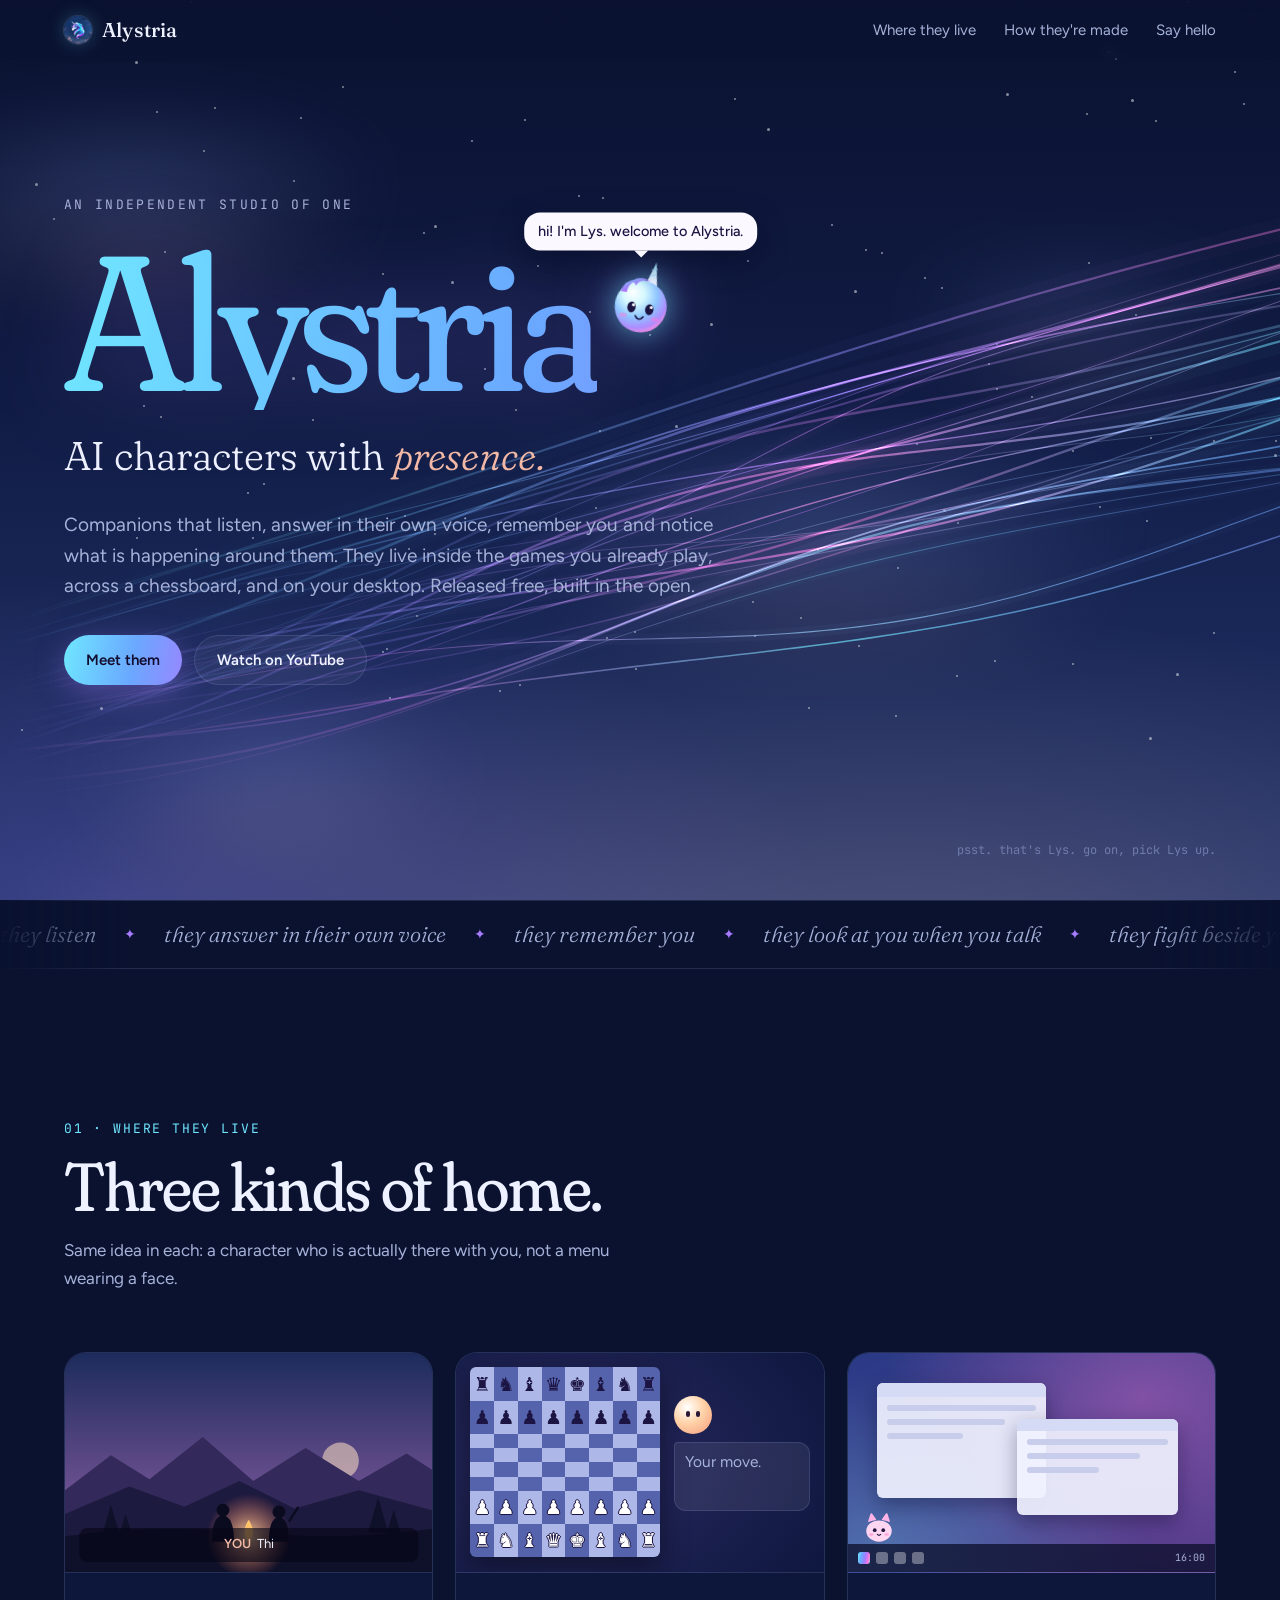
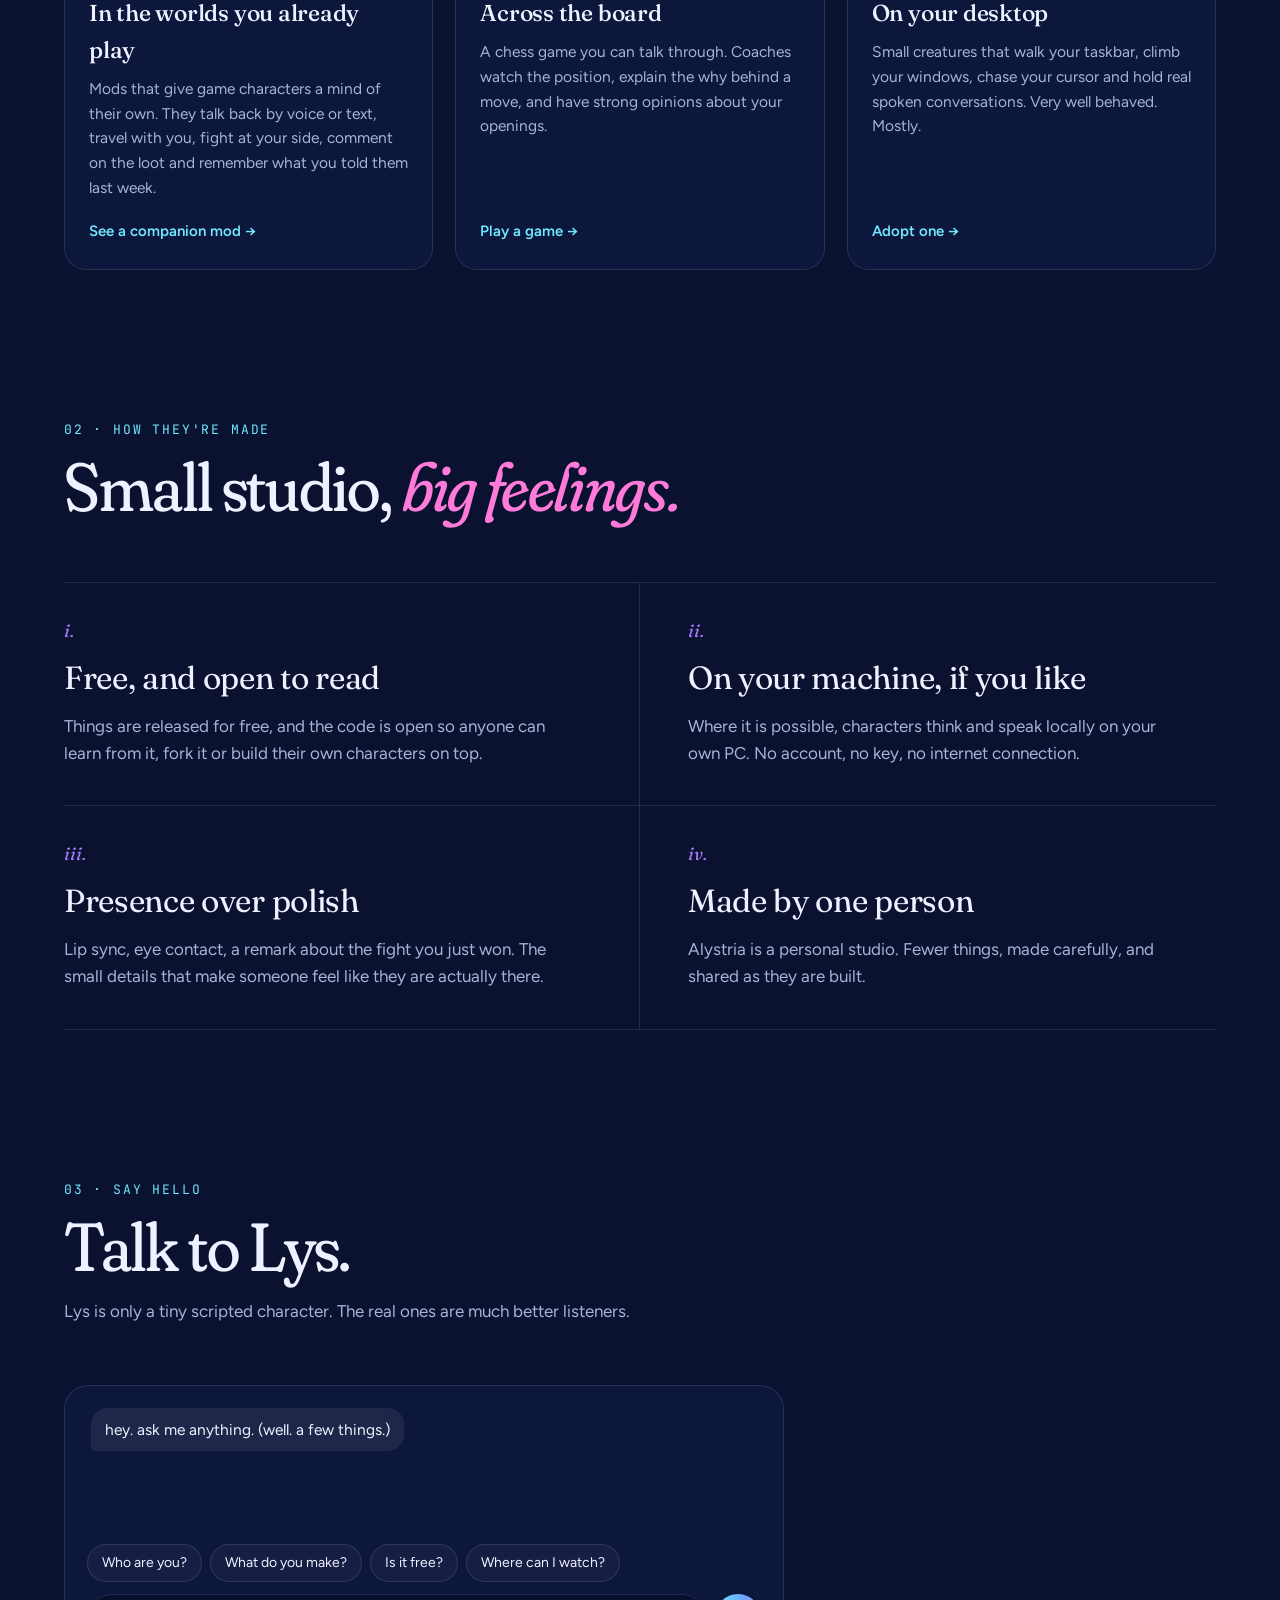
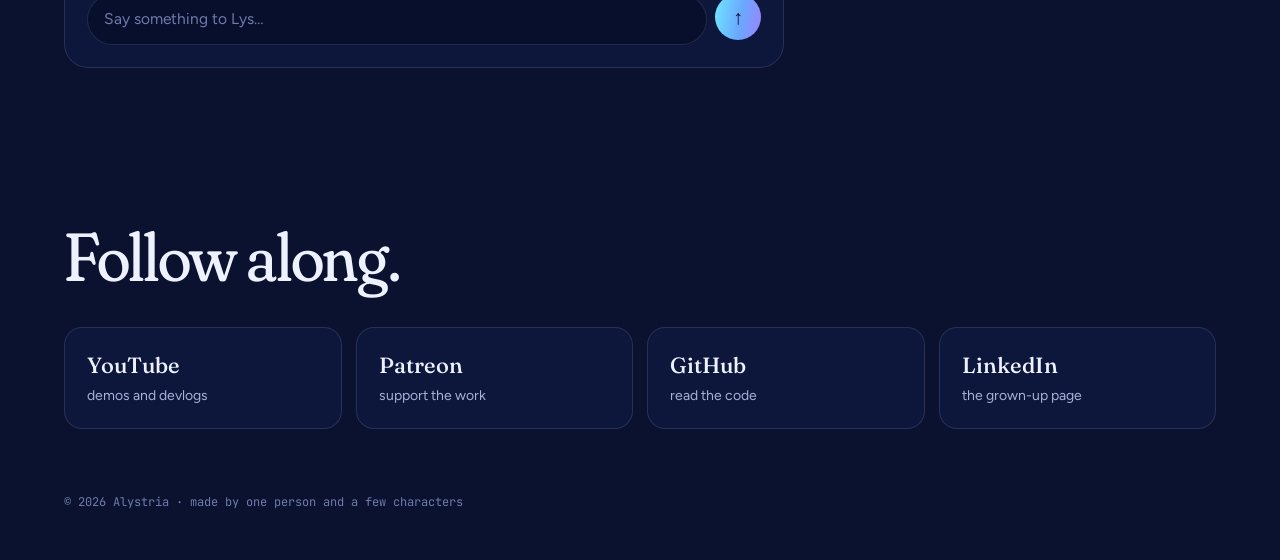
==== index.html @ beb8e2cd "Alystria website: twilight landing page with Lys, the resident character" ====
<!doctype html>
<html lang="en">
<head>
  <meta charset="utf-8" />
  <meta name="viewport" content="width=device-width, initial-scale=1" />
  <title>Alystria — AI characters with presence</title>
  <meta name="description" content="Alystria is a one-person studio making AI characters that listen, answer in their own voice and remember you: companions for games, chess coaches you can talk to, and pets that live on your desktop. Free and open." />
  <meta name="theme-color" content="#0b1430" />
  <meta property="og:title" content="Alystria — AI characters with presence" />
  <meta property="og:description" content="Companions for the games you play, chess coaches you can talk to, and little creatures that live on your desktop. Released free, built in the open." />
  <meta property="og:image" content="assets/alystria.jpg" />
  <meta property="og:type" content="website" />
  <meta name="twitter:card" content="summary" />
  <link rel="icon" type="image/png" href="assets/favicon.png" />
  <link rel="apple-touch-icon" href="assets/apple-touch-icon.png" />
  <link rel="preconnect" href="https://fonts.googleapis.com" />
  <link rel="preconnect" href="https://fonts.gstatic.com" crossorigin />
  <link href="https://fonts.googleapis.com/css2?family=Fraunces:ital,opsz,wght,SOFT@0,9..144,300..700,100;1,9..144,300..600,100&family=Figtree:wght@400;500;600&family=JetBrains+Mono:wght@400;500&display=swap" rel="stylesheet" />
  <link rel="stylesheet" href="styles.css" />
</head>
<body>
  <a class="skip" href="#worlds">Skip to content</a>

  <!-- ░░ Sky: stars and drifting clouds behind everything ░░ -->
  <div class="sky" aria-hidden="true">
    <div class="stars" id="stars"></div>
    <div class="cloud c1"></div>
    <div class="cloud c2"></div>
    <div class="cloud c3"></div>
    <div class="cloud c4"></div>
  </div>

  <header class="nav">
    <a class="brand" href="#top" aria-label="Alystria, back to top">
      <img src="assets/favicon.png" alt="" width="28" height="28" />
      <span>Alystria</span>
    </a>
    <nav aria-label="Main">
      <a href="#worlds">Where they live</a>
      <a href="#made">How they're made</a>
      <a href="#hello">Say hello</a>
    </nav>
  </header>

  <main id="top">
    <!-- ░░ Hero ░░ -->
    <section class="hero" data-say="hi. welcome to Alystria.">
      <canvas id="mane" class="mane" aria-hidden="true"></canvas>
      <div class="hero-inner">
        <p class="eyebrow">an independent studio of one</p>
        <h1 class="wordmark" data-perch>Alystria</h1>
        <p class="tagline">AI characters with <em>presence.</em></p>
        <p class="lede">
          Companions that listen, answer in their own voice, remember you and notice
          what is happening around them. They live inside the games you already play,
          across a chessboard, and on your desktop. Released free, built in the open.
        </p>
        <div class="cta">
          <a class="btn primary" href="#worlds">Meet them</a>
          <a class="btn ghost" href="https://www.youtube.com/@AlystriaAI" target="_blank" rel="noopener">Watch on YouTube</a>
        </div>
      </div>
      <p class="psst" id="psst" aria-hidden="true">psst. that's Lys. go on, pick Lys up.</p>
    </section>

    <!-- ░░ Verbs marquee ░░ -->
    <div class="marquee" aria-hidden="true">
      <div class="track">
        <span>they listen</span><i>✦</i><span>they answer in their own voice</span><i>✦</i><span>they remember you</span><i>✦</i><span>they look at you when you talk</span><i>✦</i><span>they fight beside you</span><i>✦</i><span>they have opinions about your openings</span><i>✦</i><span>they climb your windows</span><i>✦</i><span>they get dizzy if you throw them</span><i>✦</i>
        <span>they listen</span><i>✦</i><span>they answer in their own voice</span><i>✦</i><span>they remember you</span><i>✦</i><span>they look at you when you talk</span><i>✦</i><span>they fight beside you</span><i>✦</i><span>they have opinions about your openings</span><i>✦</i><span>they climb your windows</span><i>✦</i><span>they get dizzy if you throw them</span><i>✦</i>
      </div>
    </div>

    <!-- ░░ Worlds ░░ -->
    <section id="worlds" class="section" data-say="these are the places they live.">
      <div class="section-head">
        <p class="kicker">01 · Where they live</p>
        <h2 data-perch>Three kinds of home.</h2>
        <p class="sub">Same idea in each: a character who is actually there with you, not a menu wearing a face.</p>
      </div>

      <div class="worlds">
        <!-- Game companion vignette -->
        <article class="world">
          <div class="stage stage-game" aria-hidden="true">
            <svg class="land" viewBox="0 0 400 240" preserveAspectRatio="xMidYMid slice">
              <defs>
                <linearGradient id="dusk" x1="0" y1="0" x2="0" y2="1">
                  <stop offset="0" stop-color="#1c2b5c" />
                  <stop offset=".62" stop-color="#6a4f8f" />
                  <stop offset="1" stop-color="#e3a08f" />
                </linearGradient>
                <radialGradient id="fire" cx=".5" cy=".5" r=".5">
                  <stop offset="0" stop-color="#ffd59a" stop-opacity=".9" />
                  <stop offset="1" stop-color="#ff7a59" stop-opacity="0" />
                </radialGradient>
              </defs>
              <rect width="400" height="240" fill="url(#dusk)" />
              <circle cx="300" cy="118" r="20" fill="#ffe2c4" opacity=".55" />
              <path d="M0 150 L50 112 L92 138 L150 92 L205 140 L262 104 L320 140 L372 110 L400 128 V240 H0Z" fill="#33295a" />
              <path d="M0 176 L70 146 L130 168 L190 140 L250 170 L320 150 L400 172 V240 H0Z" fill="#1d1a3f" />
              <path d="M0 200 Q100 186 200 196 T400 192 V240 H0Z" fill="#0f1029" />
              <g class="pines" fill="#0f1029">
                <path d="M40 200 l10 -34 l10 34z M58 202 l8 -26 l8 26z" />
                <path d="M330 196 l11 -38 l11 38z M350 198 l8 -27 l8 27z" />
              </g>
              <circle class="glow" cx="200" cy="200" r="46" fill="url(#fire)" />
              <path class="flame" d="M200 206 q-9 -10 0 -24 q9 14 0 24z" fill="#ffc46b" />
              <!-- two figures by the fire -->
              <g fill="#0b0b20">
                <path d="M160 206 q0 -24 9 -28 a7 7 0 1 1 6 0 q9 4 9 28z" />
                <path d="M222 206 q0 -22 8 -26 a7 7 0 1 1 6 0 q8 4 8 26z" />
                <path d="M244 184 l10 -16" stroke="#0b0b20" stroke-width="2.5" />
              </g>
            </svg>
            <div class="subtitle" id="gameSub"><b></b><span></span></div>
          </div>
          <div class="world-copy">
            <h3>In the worlds you already play</h3>
            <p>Mods that give game characters a mind of their own. They talk back by voice or text, travel with you, fight at your side, comment on the loot and remember what you told them last week.</p>
            <a class="more" href="https://github.com/alystria-ai/AI-Companion-Mod-For-Blood-of-Dawnwalker" target="_blank" rel="noopener">See a companion mod <span>→</span></a>
          </div>
        </article>

        <!-- Chess coach vignette -->
        <article class="world">
          <div class="stage stage-chess" aria-hidden="true">
            <div class="board" id="board"></div>
            <div class="coach">
              <div class="coach-face"><span></span><span></span></div>
              <p class="coach-says" id="coachSays">Your move.</p>
            </div>
          </div>
          <div class="world-copy">
            <h3>Across the board</h3>
            <p>A chess game you can talk through. Coaches watch the position, explain the why behind a move, and have strong opinions about your openings.</p>
            <a class="more" href="https://chessbuddy.live" target="_blank" rel="noopener">Play a game <span>→</span></a>
          </div>
        </article>

        <!-- Desktop pet vignette -->
        <article class="world">
          <div class="stage stage-desk" aria-hidden="true">
            <div class="win w1"><i></i><i></i><i></i></div>
            <div class="win w2"><i></i><i></i><i></i></div>
            <div class="taskbar"><b></b><b></b><b></b><b></b><span class="clock">16:00</span></div>
            <div class="critter">
              <div class="critter-bubble">water break?</div>
              <svg viewBox="0 0 40 36" width="34" height="31">
                <path d="M8 10 L11 1 L16 8 M24 8 L29 1 L32 10" fill="#ffb3e6" stroke="#ffb3e6" stroke-linejoin="round" stroke-width="2" />
                <ellipse cx="20" cy="21" rx="15" ry="12.5" fill="#ffd6f2" />
                <circle cx="15" cy="20" r="2.2" fill="#24163f" />
                <circle cx="25" cy="20" r="2.2" fill="#24163f" />
                <ellipse cx="11" cy="25" rx="2.6" ry="1.5" fill="#ff8fcf" opacity=".7" />
                <ellipse cx="29" cy="25" rx="2.6" ry="1.5" fill="#ff8fcf" opacity=".7" />
                <path d="M18 25 q2 2 4 0" stroke="#24163f" stroke-width="1.4" fill="none" stroke-linecap="round" />
              </svg>
            </div>
          </div>
          <div class="world-copy">
            <h3>On your desktop</h3>
            <p>Small creatures that walk your taskbar, climb your windows, chase your cursor and hold real spoken conversations. Very well behaved. Mostly.</p>
            <a class="more" href="https://github.com/alystria-ai/AI-Desktop-Pet" target="_blank" rel="noopener">Adopt one <span>→</span></a>
          </div>
        </article>
      </div>
    </section>

    <!-- ░░ Principles ░░ -->
    <section id="made" class="section" data-say="the part I'm proudest of.">
      <div class="section-head">
        <p class="kicker">02 · How they're made</p>
        <h2 data-perch>Small studio, <em>big feelings.</em></h2>
      </div>
      <ol class="principles">
        <li>
          <span class="num">i.</span>
          <h3>Free, and open to read</h3>
          <p>Things are released for free, and the code is open so anyone can learn from it, fork it or build their own characters on top.</p>
        </li>
        <li>
          <span class="num">ii.</span>
          <h3>On your machine, if you like</h3>
          <p>Where it is possible, characters think and speak locally on your own PC. No account, no key, no internet connection.</p>
        </li>
        <li>
          <span class="num">iii.</span>
          <h3>Presence over polish</h3>
          <p>Lip sync, eye contact, a remark about the fight you just won. The small details that make someone feel like they are actually there.</p>
        </li>
        <li>
          <span class="num">iv.</span>
          <h3>Made by one person</h3>
          <p>Alystria is a personal studio. Fewer things, made carefully, and shared as they are built.</p>
        </li>
      </ol>
    </section>

    <!-- ░░ Chat ░░ -->
    <section id="hello" class="section" data-say="oh! you want to talk?">
      <div class="section-head">
        <p class="kicker">03 · Say hello</p>
        <h2 data-perch>Talk to Lys.</h2>
        <p class="sub">Lys is only a tiny scripted character. The real ones are much better listeners.</p>
      </div>
      <div class="chat" role="region" aria-label="Chat with Lys">
        <ol class="log" id="log" aria-live="polite"></ol>
        <div class="chips" id="chips">
          <button type="button">Who are you?</button>
          <button type="button">What do you make?</button>
          <button type="button">Is it free?</button>
          <button type="button">Where can I watch?</button>
        </div>
        <form class="say" id="sayForm" autocomplete="off">
          <label class="sr" for="sayInput">Message Lys</label>
          <input id="sayInput" type="text" maxlength="160" placeholder="Say something to Lys…" />
          <button type="submit" aria-label="Send">↑</button>
        </form>
      </div>
    </section>
  </main>

  <!-- ░░ Footer ░░ -->
  <footer class="foot" data-say="come back soon, okay?">
    <h2 data-perch>Follow along.</h2>
    <div class="links">
      <a href="https://www.youtube.com/@AlystriaAI" target="_blank" rel="noopener">
        <b>YouTube</b><span>demos and devlogs</span>
      </a>
      <a href="https://www.patreon.com/cw/AlystriaAI" target="_blank" rel="noopener">
        <b>Patreon</b><span>support the work</span>
      </a>
      <a href="https://github.com/alystria-ai" target="_blank" rel="noopener">
        <b>GitHub</b><span>read the code</span>
      </a>
      <a href="https://www.linkedin.com/company/alystria-ai/" target="_blank" rel="noopener">
        <b>LinkedIn</b><span>the grown-up page</span>
      </a>
    </div>
    <p class="fine">© <span id="year">2026</span> Alystria · made by one person and a few characters</p>
  </footer>

  <!-- ░░ Lys, the resident character ░░ -->
  <div class="bubble" id="bubble" role="status" aria-live="polite"></div>
  <div class="lys" id="lys" role="button" tabindex="0" aria-label="Lys, the site's little character. Press to hear what Lys says.">
    <svg class="lys-body" viewBox="-40 -48 80 84" width="80" height="84" aria-hidden="true">
      <defs>
        <radialGradient id="lysBody" cx=".4" cy=".34" r=".72" fx=".3" fy=".24">
          <stop offset="0" stop-color="#ffffff" />
          <stop offset=".3" stop-color="#d4f8ff" />
          <stop offset=".6" stop-color="#8ec5ff" />
          <stop offset=".84" stop-color="#ad8cff" />
          <stop offset="1" stop-color="#ff8ad8" />
        </radialGradient>
        <linearGradient id="lysHorn" x1="0" y1="1" x2="0" y2="0">
          <stop offset="0" stop-color="#f6f0ff" />
          <stop offset="1" stop-color="#9fe9ff" />
        </linearGradient>
        <linearGradient id="lysMane" x1="0" y1="0" x2="1" y2="1">
          <stop offset="0" stop-color="#6fe7ff" />
          <stop offset=".5" stop-color="#a77bff" />
          <stop offset="1" stop-color="#ff7ad9" />
        </linearGradient>
      </defs>
      <g class="lys-wobble">
        <path class="horn" d="M2 -24 L9 -46 L13 -22 Z" fill="url(#lysHorn)" />
        <path d="M4.5 -32 l6 -1.5 M6 -38 l4.6 -1.2" stroke="#9fd7ff" stroke-width="1.2" stroke-linecap="round" />
        <circle r="26" fill="url(#lysBody)" />
        <path class="tuft" d="M-14 -22 q8 -10 20 -4 q-10 -2 -14 6 q-2 -4 -6 -2z M-22 -12 q2 -12 14 -14 q-8 6 -8 14z" fill="url(#lysMane)" />
        <g class="eyes">
          <g class="eye-open">
            <ellipse cx="-9" cy="2" rx="4.2" ry="5.4" fill="#1c1442" />
            <ellipse cx="9" cy="2" rx="4.2" ry="5.4" fill="#1c1442" />
            <circle cx="-7.4" cy="-0.6" r="1.5" fill="#fff" />
            <circle cx="10.6" cy="-0.6" r="1.5" fill="#fff" />
          </g>
          <g class="eye-shut" fill="none" stroke="#1c1442" stroke-width="2" stroke-linecap="round">
            <path d="M-13 3 q4 3.5 8 0" /><path d="M5 3 q4 3.5 8 0" />
          </g>
          <g class="eye-dizzy" fill="none" stroke="#1c1442" stroke-width="1.6" stroke-linecap="round">
            <path d="M-9 2 m-4 0 a4 4 0 1 1 4 4 a2.6 2.6 0 1 1 -2.4 -2.6 a1.2 1.2 0 1 1 1.2 1.2" />
            <path d="M9 2 m-4 0 a4 4 0 1 1 4 4 a2.6 2.6 0 1 1 -2.4 -2.6 a1.2 1.2 0 1 1 1.2 1.2" />
          </g>
        </g>
        <ellipse cx="-16" cy="11" rx="4" ry="2.2" fill="#ff7ad9" opacity=".45" />
        <ellipse cx="16" cy="11" rx="4" ry="2.2" fill="#ff7ad9" opacity=".45" />
        <path class="mouth" d="M-3 11 q3 3 6 0" stroke="#1c1442" stroke-width="1.6" fill="none" stroke-linecap="round" />
      </g>
    </svg>
    <div class="zzz" aria-hidden="true"><span>z</span><span>z</span><span>z</span></div>
  </div>

  <script src="script.js"></script>
</body>
</html>
---- styles.css ----
/* ─────────────────────────────────────────────
   Alystria · twilight, iridescent, a little alive
   ───────────────────────────────────────────── */

:root {
  --night: #0a1230;
  --deep: #111c45;
  --dusk: #22356d;
  --haze: #3b4f8f;
  --cyan: #6fe7ff;
  --blue: #6aa8ff;
  --violet: #a77bff;
  --pink: #ff7ad9;
  --peach: #f3b9a6;
  --ink: #eef1ff;
  --muted: #a7b2d9;
  --faint: #6f7bab;
  --line: rgba(190, 205, 255, 0.14);
  --card: rgba(18, 28, 70, 0.55);
  --iris: linear-gradient(100deg, var(--cyan), var(--blue) 30%, var(--violet) 60%, var(--pink) 85%, var(--cyan));
  --serif: "Fraunces", "Iowan Old Style", Georgia, serif;
  --sans: "Figtree", system-ui, -apple-system, "Segoe UI", sans-serif;
  --mono: "JetBrains Mono", ui-monospace, Consolas, monospace;
  --gutter: clamp(16px, 5vw, 64px);
  --max: 1160px;
  color-scheme: dark;
}

*,
*::before,
*::after { box-sizing: border-box; }

html { scroll-behavior: smooth; }

body {
  margin: 0;
  min-height: 100vh;
  background: var(--night);
  color: var(--ink);
  font-family: var(--sans);
  font-size: 17px;
  line-height: 1.6;
  -webkit-font-smoothing: antialiased;
  overflow-x: hidden;
}

a { color: inherit; }
img, svg { display: block; }
::selection { background: rgba(167, 123, 255, 0.45); }

.skip {
  position: absolute;
  left: -999px;
  top: 8px;
  z-index: 100;
  padding: 8px 14px;
  background: var(--ink);
  color: var(--night);
  border-radius: 8px;
}
.skip:focus { left: 12px; }

.sr {
  position: absolute;
  width: 1px;
  height: 1px;
  overflow: hidden;
  clip: rect(0 0 0 0);
  white-space: nowrap;
}

:focus-visible {
  outline: 2px solid var(--cyan);
  outline-offset: 3px;
  border-radius: 6px;
}

/* ── Sky ─────────────────────────────────── */

.sky {
  position: fixed;
  inset: 0;
  z-index: -1;
  overflow: hidden;
  background:
    radial-gradient(120% 70% at 70% 110%, rgba(243, 185, 166, 0.22), transparent 60%),
    radial-gradient(90% 60% at 10% 100%, rgba(167, 123, 255, 0.18), transparent 60%),
    linear-gradient(180deg, var(--night) 0%, var(--deep) 45%, var(--dusk) 100%);
}

.stars { position: absolute; inset: 0; }
.stars i {
  position: absolute;
  width: 2px;
  height: 2px;
  border-radius: 50%;
  background: #fff;
  opacity: 0.5;
  animation: twinkle var(--d, 4s) ease-in-out var(--delay, 0s) infinite;
}
@keyframes twinkle {
  0%, 100% { opacity: 0.15; transform: scale(0.7); }
  50% { opacity: 0.9; transform: scale(1); }
}

.cloud {
  position: absolute;
  border-radius: 50%;
  filter: blur(38px);
  opacity: 0.55;
  background:
    radial-gradient(closest-side at 50% 40%, rgba(120, 140, 210, 0.55), transparent),
    radial-gradient(closest-side at 50% 80%, rgba(243, 185, 166, 0.35), transparent);
  animation: drift linear infinite;
}
.c1 { width: 520px; height: 180px; top: 12%; left: -10%; animation-duration: 120s; }
.c2 { width: 640px; height: 220px; top: 48%; left: 40%; animation-duration: 160s; animation-delay: -60s; }
.c3 { width: 420px; height: 150px; top: 78%; left: 5%; animation-duration: 140s; animation-delay: -30s; }
.c4 { width: 360px; height: 140px; top: 28%; left: 70%; animation-duration: 110s; animation-delay: -80s; opacity: 0.4; }
@keyframes drift {
  from { transform: translateX(-30vw); }
  to { transform: translateX(60vw); }
}

/* ── Nav ─────────────────────────────────── */

.nav {
  position: fixed;
  top: 0;
  left: 0;
  right: 0;
  z-index: 20;
  display: flex;
  align-items: center;
  justify-content: space-between;
  gap: 16px;
  padding: 14px var(--gutter);
  background: linear-gradient(180deg, rgba(10, 18, 48, 0.85), rgba(10, 18, 48, 0));
  backdrop-filter: blur(6px);
  -webkit-backdrop-filter: blur(6px);
}
.brand {
  display: flex;
  align-items: center;
  gap: 10px;
  text-decoration: none;
  font-family: var(--serif);
  font-size: 20px;
  font-weight: 500;
  letter-spacing: 0.01em;
}
.brand img { border-radius: 50%; box-shadow: 0 0 0 1px var(--line), 0 0 18px rgba(111, 231, 255, 0.25); }
.nav nav { display: flex; gap: clamp(12px, 2.4vw, 28px); }
.nav nav a {
  color: var(--muted);
  text-decoration: none;
  font-size: 15px;
  transition: color 0.2s;
}
.nav nav a:hover { color: var(--ink); }

/* ── Hero ────────────────────────────────── */

.hero {
  position: relative;
  min-height: 100svh;
  display: grid;
  align-items: center;
  padding: 120px var(--gutter) 140px;
  overflow: hidden;
}
.mane {
  position: absolute;
  inset: 0;
  width: 100%;
  height: 100%;
  pointer-events: none;
}
.hero-inner {
  position: relative;
  max-width: var(--max);
  width: 100%;
  margin: 0 auto;
}
.eyebrow {
  margin: 0 0 18px;
  font-family: var(--mono);
  font-size: 13px;
  letter-spacing: 0.18em;
  text-transform: uppercase;
  color: var(--muted);
}
.wordmark {
  display: inline-block;
  margin: 0;
  font-family: var(--serif);
  font-weight: 400;
  font-variation-settings: "SOFT" 100, "opsz" 144;
  font-size: clamp(64px, 15vw, 196px);
  line-height: 0.92;
  letter-spacing: -0.035em;
  background: var(--iris);
  background-size: 300% 100%;
  -webkit-background-clip: text;
  background-clip: text;
  color: transparent;
  animation: shimmer 14s linear infinite;
  filter: drop-shadow(0 0 40px rgba(167, 123, 255, 0.25));
}
@keyframes shimmer {
  from { background-position: 0% 50%; }
  to { background-position: 300% 50%; }
}
.tagline {
  margin: 14px 0 0;
  font-family: var(--serif);
  font-size: clamp(24px, 3.4vw, 40px);
  font-weight: 300;
  font-variation-settings: "SOFT" 100;
}
.tagline em { font-style: italic; color: var(--peach); }
.lede {
  max-width: 56ch;
  margin: 22px 0 0;
  color: var(--muted);
  font-size: clamp(16px, 1.5vw, 19px);
}
.cta { display: flex; flex-wrap: wrap; gap: 12px; margin-top: 34px; }
.btn {
  display: inline-flex;
  align-items: center;
  padding: 12px 22px;
  border-radius: 999px;
  font-weight: 600;
  font-size: 15px;
  text-decoration: none;
  transition: transform 0.2s, box-shadow 0.2s, background 0.2s;
}
.btn:hover { transform: translateY(-2px); }
.btn.primary {
  color: #120c2e;
  background: var(--iris);
  background-size: 200% 100%;
  box-shadow: 0 8px 30px rgba(167, 123, 255, 0.35);
}
.btn.primary:hover { box-shadow: 0 10px 40px rgba(111, 231, 255, 0.45); }
.btn.ghost { border: 1px solid var(--line); background: rgba(255, 255, 255, 0.04); }
.btn.ghost:hover { background: rgba(255, 255, 255, 0.09); }

.psst {
  position: absolute;
  right: var(--gutter);
  bottom: 40px;
  margin: 0;
  font-family: var(--mono);
  font-size: 12px;
  color: var(--faint);
  transition: opacity 0.6s;
}
.psst.gone { opacity: 0; }

/* ── Marquee ─────────────────────────────── */

.marquee {
  overflow: hidden;
  border-block: 1px solid var(--line);
  background: rgba(10, 18, 48, 0.5);
  padding: 16px 0;
  mask-image: linear-gradient(90deg, transparent, #000 10%, #000 90%, transparent);
  -webkit-mask-image: linear-gradient(90deg, transparent, #000 10%, #000 90%, transparent);
}
.track {
  display: flex;
  gap: 28px;
  width: max-content;
  animation: slide 60s linear infinite;
  font-family: var(--serif);
  font-style: italic;
  font-size: 22px;
  font-weight: 300;
  color: var(--muted);
  white-space: nowrap;
}
.track i { font-style: normal; font-size: 14px; color: var(--violet); align-self: center; }
@keyframes slide {
  to { transform: translateX(-50%); }
}

/* ── Sections ────────────────────────────── */

.section {
  max-width: var(--max);
  margin: 0 auto;
  padding: clamp(80px, 12vw, 150px) var(--gutter) 0;
  box-sizing: content-box;
}
.section-head { max-width: 680px; margin-bottom: clamp(36px, 5vw, 60px); }
.kicker {
  margin: 0 0 12px;
  font-family: var(--mono);
  font-size: 13px;
  letter-spacing: 0.14em;
  text-transform: uppercase;
  color: var(--cyan);
}
h2 {
  display: inline-block;
  margin: 0;
  font-family: var(--serif);
  font-weight: 400;
  font-variation-settings: "SOFT" 100, "opsz" 96;
  font-size: clamp(38px, 6vw, 68px);
  line-height: 1.02;
  letter-spacing: -0.02em;
}
h2 em { font-style: italic; color: var(--pink); }
.sub { margin: 16px 0 0; color: var(--muted); max-width: 52ch; }

/* ── Worlds ──────────────────────────────── */

.worlds {
  display: grid;
  grid-template-columns: repeat(3, minmax(0, 1fr));
  gap: 22px;
}
.world {
  display: flex;
  flex-direction: column;
  border: 1px solid var(--line);
  border-radius: 22px;
  background: var(--card);
  overflow: hidden;
  transition: transform 0.35s, border-color 0.35s, box-shadow 0.35s;
}
.world:hover {
  transform: translateY(-4px);
  border-color: rgba(167, 123, 255, 0.4);
  box-shadow: 0 20px 60px rgba(5, 8, 30, 0.5);
}
.stage {
  position: relative;
  aspect-ratio: 5 / 3;
  overflow: hidden;
  border-bottom: 1px solid var(--line);
}
.world-copy { padding: 22px 24px 26px; display: flex; flex-direction: column; flex: 1; }
.world h3 {
  margin: 0 0 8px;
  font-family: var(--serif);
  font-weight: 500;
  font-size: 23px;
  letter-spacing: -0.01em;
}
.world p { margin: 0 0 18px; color: var(--muted); font-size: 15.5px; }
.more {
  margin-top: auto;
  font-weight: 600;
  font-size: 15px;
  text-decoration: none;
  color: var(--cyan);
}
.more span { display: inline-block; transition: transform 0.2s; }
.more:hover span { transform: translateX(4px); }

/* game scene */
.land { width: 100%; height: 100%; }
.glow { transform-origin: 200px 200px; animation: flicker 1.8s ease-in-out infinite; }
.flame { transform-origin: 200px 206px; animation: flame 0.9s ease-in-out infinite alternate; }
@keyframes flicker { 50% { opacity: 0.7; transform: scale(0.92); } }
@keyframes flame { to { transform: scaleY(1.18) scaleX(0.9); } }
.subtitle {
  position: absolute;
  left: 50%;
  bottom: 10px;
  width: calc(100% - 28px);
  transform: translateX(-50%);
  padding: 7px 12px;
  border-radius: 8px;
  background: rgba(5, 6, 22, 0.62);
  font-size: 13px;
  line-height: 1.4;
  text-align: center;
  min-height: 2.6em;
}
.subtitle b { color: var(--peach); font-weight: 600; margin-right: 6px; }
.subtitle b:empty { display: none; }

/* chess scene */
.stage-chess {
  display: flex;
  align-items: center;
  justify-content: center;
  gap: 14px;
  padding: 14px;
  background: radial-gradient(80% 90% at 30% 50%, rgba(167, 123, 255, 0.18), transparent), #0f1840;
}
.board {
  flex: none;
  display: grid;
  grid-template-columns: repeat(8, 1fr);
  width: min(58%, 190px);
  aspect-ratio: 1;
  border-radius: 6px;
  overflow: hidden;
  box-shadow: 0 10px 30px rgba(0, 0, 0, 0.45);
}
.sq {
  display: grid;
  place-items: center;
  font-size: clamp(12px, 1.6vw, 19px);
  line-height: 1;
  background: #aeb8e8;
  transition: background 0.3s;
}
.sq.d { background: #5463ab; }
.sq.hl { background: #f5c9e8; }
.sq.d.hl { background: #c88ad2; }
.sq .w { color: #fff; text-shadow: 1px 0 #1c1442, -1px 0 #1c1442, 0 1px #1c1442, 0 -1px #1c1442; }
.sq .b { color: #1c1442; }
.sq span.pop { animation: pop 0.35s ease-out; }
@keyframes pop { from { transform: scale(0.4); opacity: 0; } }
.coach { flex: 1; min-width: 0; align-self: center; }
.coach-face {
  position: relative;
  width: 38px;
  height: 38px;
  margin-bottom: 8px;
  border-radius: 50%;
  background: radial-gradient(circle at 35% 30%, #fff, #ffd2a8 45%, #f39a7a);
}
.coach-face span {
  position: absolute;
  top: 15px;
  width: 4px;
  height: 6px;
  border-radius: 2px;
  background: #2a1838;
  animation: blink 4.6s infinite;
}
.coach-face span:first-child { left: 12px; }
.coach-face span:last-child { right: 12px; }
@keyframes blink { 0%, 95%, 100% { transform: scaleY(1); } 97% { transform: scaleY(0.1); } }
.coach-says {
  margin: 0;
  padding: 8px 10px;
  border-radius: 4px 12px 12px 12px;
  background: rgba(255, 255, 255, 0.08);
  border: 1px solid var(--line);
  font-size: 12.5px;
  line-height: 1.4;
  color: var(--ink);
  min-height: 4.4em;
}

/* desktop scene */
.stage-desk {
  background:
    radial-gradient(70% 80% at 80% 20%, rgba(255, 122, 217, 0.35), transparent),
    radial-gradient(70% 80% at 10% 90%, rgba(111, 231, 255, 0.3), transparent),
    linear-gradient(160deg, #2a3a86, #563c8c);
}
.win {
  position: absolute;
  border-radius: 6px;
  background: rgba(240, 242, 255, 0.92);
  box-shadow: 0 8px 20px rgba(10, 10, 40, 0.35);
  overflow: hidden;
}
.win::before {
  content: "";
  display: block;
  height: 12%;
  min-height: 12px;
  background: #d6dbf5;
}
.win i {
  display: block;
  height: 6px;
  margin: 8px 10px 0;
  border-radius: 3px;
  background: #c7cdea;
}
.win i:nth-child(2) { width: 70%; }
.win i:nth-child(3) { width: 45%; }
.w1 { left: 8%; top: 14%; width: 46%; height: 52%; }
.w2 { left: 46%; top: 30%; width: 44%; height: 44%; }
.taskbar {
  position: absolute;
  left: 0;
  right: 0;
  bottom: 0;
  height: 13%;
  display: flex;
  align-items: center;
  gap: 6px;
  padding: 0 10px;
  background: rgba(10, 14, 40, 0.75);
}
.taskbar b { width: 12px; height: 12px; border-radius: 3px; background: rgba(255, 255, 255, 0.35); }
.taskbar b:first-child { background: var(--iris); }
.clock { margin-left: auto; font-family: var(--mono); font-size: 10px; color: var(--muted); }

/* the little critter walks a loop: taskbar → up window 2 → across its top → sits → hops down */
.critter {
  position: absolute;
  width: 34px;
  height: 31px;
  left: 4%;
  bottom: 13%;
  animation: roam 16s linear infinite;
}
.critter svg { animation: bob 0.45s ease-in-out infinite alternate; transform-origin: 50% 100%; }
@keyframes bob { to { transform: translateY(-2px) rotate(3deg); } }
@keyframes roam {
  0%    { left: 4%;  bottom: 13%; transform: scaleX(1); }
  28%   { left: 82%; bottom: 13%; transform: scaleX(1); }
  29%   { left: 82%; bottom: 13%; transform: scaleX(1) rotate(-90deg); }
  42%   { left: 82%; bottom: 70%; transform: scaleX(1) rotate(-90deg); }
  43%   { left: 78%; bottom: 70%; transform: scaleX(-1); }
  56%   { left: 58%; bottom: 70%; transform: scaleX(-1); }
  57%, 80% { left: 58%; bottom: 70%; transform: scaleX(1); }
  86%   { left: 50%; bottom: 13%; transform: scaleX(-1); }
  100%  { left: 4%;  bottom: 13%; transform: scaleX(-1); }
}
.critter-bubble {
  position: absolute;
  left: 50%;
  bottom: 110%;
  translate: -50% 0;
  padding: 3px 8px;
  border-radius: 8px;
  background: #fff;
  color: #24163f;
  font-size: 11px;
  font-weight: 600;
  white-space: nowrap;
  opacity: 0;
  animation: critterTalk 16s linear infinite;
}
@keyframes critterTalk {
  0%, 59% { opacity: 0; }
  61%, 78% { opacity: 1; }
  80%, 100% { opacity: 0; }
}

/* ── Principles ──────────────────────────── */

.principles {
  list-style: none;
  margin: 0;
  padding: 0;
  display: grid;
  grid-template-columns: repeat(2, minmax(0, 1fr));
  border-top: 1px solid var(--line);
}
.principles li {
  position: relative;
  padding: 34px 40px 38px 0;
  border-bottom: 1px solid var(--line);
}
.principles li:nth-child(odd) { padding-right: 48px; border-right: 1px solid var(--line); }
.principles li:nth-child(even) { padding-left: 48px; }
.num {
  font-family: var(--serif);
  font-style: italic;
  font-size: 18px;
  color: var(--violet);
}
.principles h3 {
  margin: 6px 0 10px;
  font-family: var(--serif);
  font-weight: 400;
  font-size: clamp(24px, 2.6vw, 32px);
  letter-spacing: -0.01em;
}
.principles p { margin: 0; color: var(--muted); max-width: 44ch; }

/* ── Chat ────────────────────────────────── */

.chat {
  max-width: 720px;
  border: 1px solid var(--line);
  border-radius: 24px;
  background: var(--card);
  padding: 22px;
  backdrop-filter: blur(8px);
  -webkit-backdrop-filter: blur(8px);
}
.log {
  list-style: none;
  margin: 0;
  padding: 0 4px;
  display: flex;
  flex-direction: column;
  gap: 10px;
  max-height: 340px;
  min-height: 120px;
  overflow-y: auto;
  scroll-behavior: smooth;
}
.msg {
  max-width: 82%;
  padding: 10px 14px;
  border-radius: 16px;
  font-size: 15.5px;
  line-height: 1.5;
  animation: rise 0.3s ease-out;
}
.msg.from-lys { align-self: flex-start; background: rgba(255, 255, 255, 0.07); border-bottom-left-radius: 4px; }
.msg.from-you {
  align-self: flex-end;
  background: linear-gradient(120deg, rgba(111, 231, 255, 0.28), rgba(167, 123, 255, 0.32));
  border-bottom-right-radius: 4px;
}
.msg a { color: var(--cyan); }
.msg.typing span {
  display: inline-block;
  width: 6px;
  height: 6px;
  margin: 0 2px;
  border-radius: 50%;
  background: var(--muted);
  animation: dot 1s infinite;
}
.msg.typing span:nth-child(2) { animation-delay: 0.15s; }
.msg.typing span:nth-child(3) { animation-delay: 0.3s; }
@keyframes dot { 50% { transform: translateY(-4px); opacity: 0.4; } }
@keyframes rise { from { transform: translateY(8px); opacity: 0; } }
.chips { display: flex; flex-wrap: wrap; gap: 8px; margin: 16px 0 12px; }
.chips button {
  padding: 7px 14px;
  border: 1px solid var(--line);
  border-radius: 999px;
  background: rgba(255, 255, 255, 0.04);
  color: var(--ink);
  font: inherit;
  font-size: 14px;
  cursor: pointer;
  transition: background 0.2s, border-color 0.2s;
}
.chips button:hover { background: rgba(167, 123, 255, 0.18); border-color: rgba(167, 123, 255, 0.5); }
.say { display: flex; gap: 8px; }
.say input {
  flex: 1;
  min-width: 0;
  padding: 12px 16px;
  border: 1px solid var(--line);
  border-radius: 999px;
  background: rgba(5, 8, 30, 0.5);
  color: var(--ink);
  font: inherit;
  font-size: 15.5px;
}
.say input::placeholder { color: var(--faint); }
.say input:focus { outline: none; border-color: rgba(111, 231, 255, 0.6); }
.say button {
  flex: none;
  width: 46px;
  height: 46px;
  border: 0;
  border-radius: 50%;
  background: var(--iris);
  background-size: 200% 100%;
  color: #120c2e;
  font-size: 20px;
  font-weight: 700;
  cursor: pointer;
}

/* ── Footer ──────────────────────────────── */

.foot {
  max-width: var(--max);
  margin: 0 auto;
  padding: clamp(90px, 12vw, 160px) var(--gutter) 48px;
  box-sizing: content-box;
}
.links {
  display: grid;
  grid-template-columns: repeat(4, minmax(0, 1fr));
  gap: 14px;
  margin-top: 36px;
}
.links a {
  display: flex;
  flex-direction: column;
  gap: 2px;
  padding: 20px 22px;
  border: 1px solid var(--line);
  border-radius: 18px;
  background: var(--card);
  text-decoration: none;
  transition: transform 0.25s, border-color 0.25s, background 0.25s;
}
.links a:hover {
  transform: translateY(-3px);
  border-color: rgba(111, 231, 255, 0.45);
  background: rgba(30, 44, 100, 0.6);
}
.links b { font-family: var(--serif); font-weight: 500; font-size: 22px; }
.links span { color: var(--muted); font-size: 14px; }
.fine { margin: 64px 0 0; font-family: var(--mono); font-size: 12px; color: var(--faint); }

/* ── Lys ─────────────────────────────────── */

.lys {
  position: fixed;
  left: 0;
  top: 0;
  z-index: 50;
  width: 80px;
  height: 84px;
  margin: -48px 0 0 -40px; /* translate() positions the body centre */
  transform-origin: 40px 48px;
  cursor: grab;
  touch-action: none;
  user-select: none;
  -webkit-user-select: none;
  will-change: transform;
  opacity: 0;
  transition: opacity 0.8s;
}
.lys.ready { opacity: 1; }
.lys.dragging { cursor: grabbing; }
.lys:focus-visible { outline: none; }
.lys:focus-visible .lys-body { filter: drop-shadow(0 0 4px var(--cyan)) drop-shadow(0 0 16px rgba(111, 231, 255, 0.8)); }
.lys-body {
  overflow: visible;
  filter: drop-shadow(0 0 14px rgba(111, 231, 255, 0.55)) drop-shadow(0 0 30px rgba(167, 123, 255, 0.35));
}
.lys-wobble { transform-box: fill-box; transform-origin: 50% 70%; transition: transform 0.25s; }
.eyes { transition: transform 0.12s ease-out; }
.eye-open { transform-box: fill-box; transform-origin: center; }
.eye-shut, .eye-dizzy { display: none; }
.lys.blink .eye-open { transform: scaleY(0.12); }
.lys.sleeping .eye-open,
.lys.dizzy .eye-open { display: none; }
.lys.sleeping .eye-shut { display: inline; }
.lys.dizzy .eye-dizzy { display: inline; }
.lys.dizzy .eye-dizzy path { transform-box: fill-box; transform-origin: center; animation: spin 0.8s linear infinite; }
.lys.happy .mouth { d: path("M-4 10 q4 6 8 0"); }
@keyframes spin { to { transform: rotate(360deg); } }

.zzz { position: absolute; right: 2px; top: 0; pointer-events: none; display: none; }
.lys.sleeping .zzz { display: block; }
.zzz span {
  position: absolute;
  font-family: var(--serif);
  font-style: italic;
  color: var(--muted);
  opacity: 0;
  animation: zz 3s ease-out infinite;
}
.zzz span:nth-child(2) { animation-delay: 1s; font-size: 18px; }
.zzz span:nth-child(3) { animation-delay: 2s; font-size: 22px; }
@keyframes zz {
  0% { transform: translate(0, 0); opacity: 0; }
  20% { opacity: 1; }
  100% { transform: translate(14px, -34px); opacity: 0; }
}

.bubble {
  position: fixed;
  left: 0;
  top: 0;
  z-index: 51;
  width: max-content;
  max-width: min(240px, calc(100vw - 32px));
  padding: 9px 14px;
  border-radius: 16px;
  background: #fbf9ff;
  color: #1c1442;
  font-size: 14.5px;
  font-weight: 500;
  line-height: 1.4;
  box-shadow: 0 10px 30px rgba(5, 8, 30, 0.45);
  pointer-events: none;
  opacity: 0;
  transition: opacity 0.25s;
}
.bubble::after {
  content: "";
  position: absolute;
  top: 100%;
  left: var(--tail, 50%);
  margin-left: -7px;
  border: 7px solid transparent;
  border-top-color: #fbf9ff;
}
.bubble.below::after { top: auto; bottom: 100%; border-top-color: transparent; border-bottom-color: #fbf9ff; }
.bubble.show { opacity: 1; }

/* ── Responsive ──────────────────────────── */

@media (max-width: 960px) {
  .worlds { grid-template-columns: 1fr; max-width: 560px; }
  .links { grid-template-columns: repeat(2, minmax(0, 1fr)); }
}
@media (max-width: 720px) {
  body { font-size: 16px; }
  .nav nav a:not(:last-child) { display: none; }
  .principles { grid-template-columns: 1fr; }
  .principles li,
  .principles li:nth-child(odd),
  .principles li:nth-child(even) { padding: 28px 0 30px; border-right: 0; }
  .psst { left: var(--gutter); right: auto; bottom: 28px; }
  .chat { padding: 16px; border-radius: 20px; }
  .msg { max-width: 90%; }
}
@media (max-width: 420px) {
  .links { grid-template-columns: 1fr; }
}

@media (prefers-reduced-motion: reduce) {
  *,
  *::before,
  *::after {
    animation-duration: 0.01ms !important;
    animation-iteration-count: 1 !important;
    transition-duration: 0.01ms !important;
    scroll-behavior: auto !important;
  }
  .critter { left: 58%; bottom: 70%; }
  .critter-bubble { opacity: 1; }
}
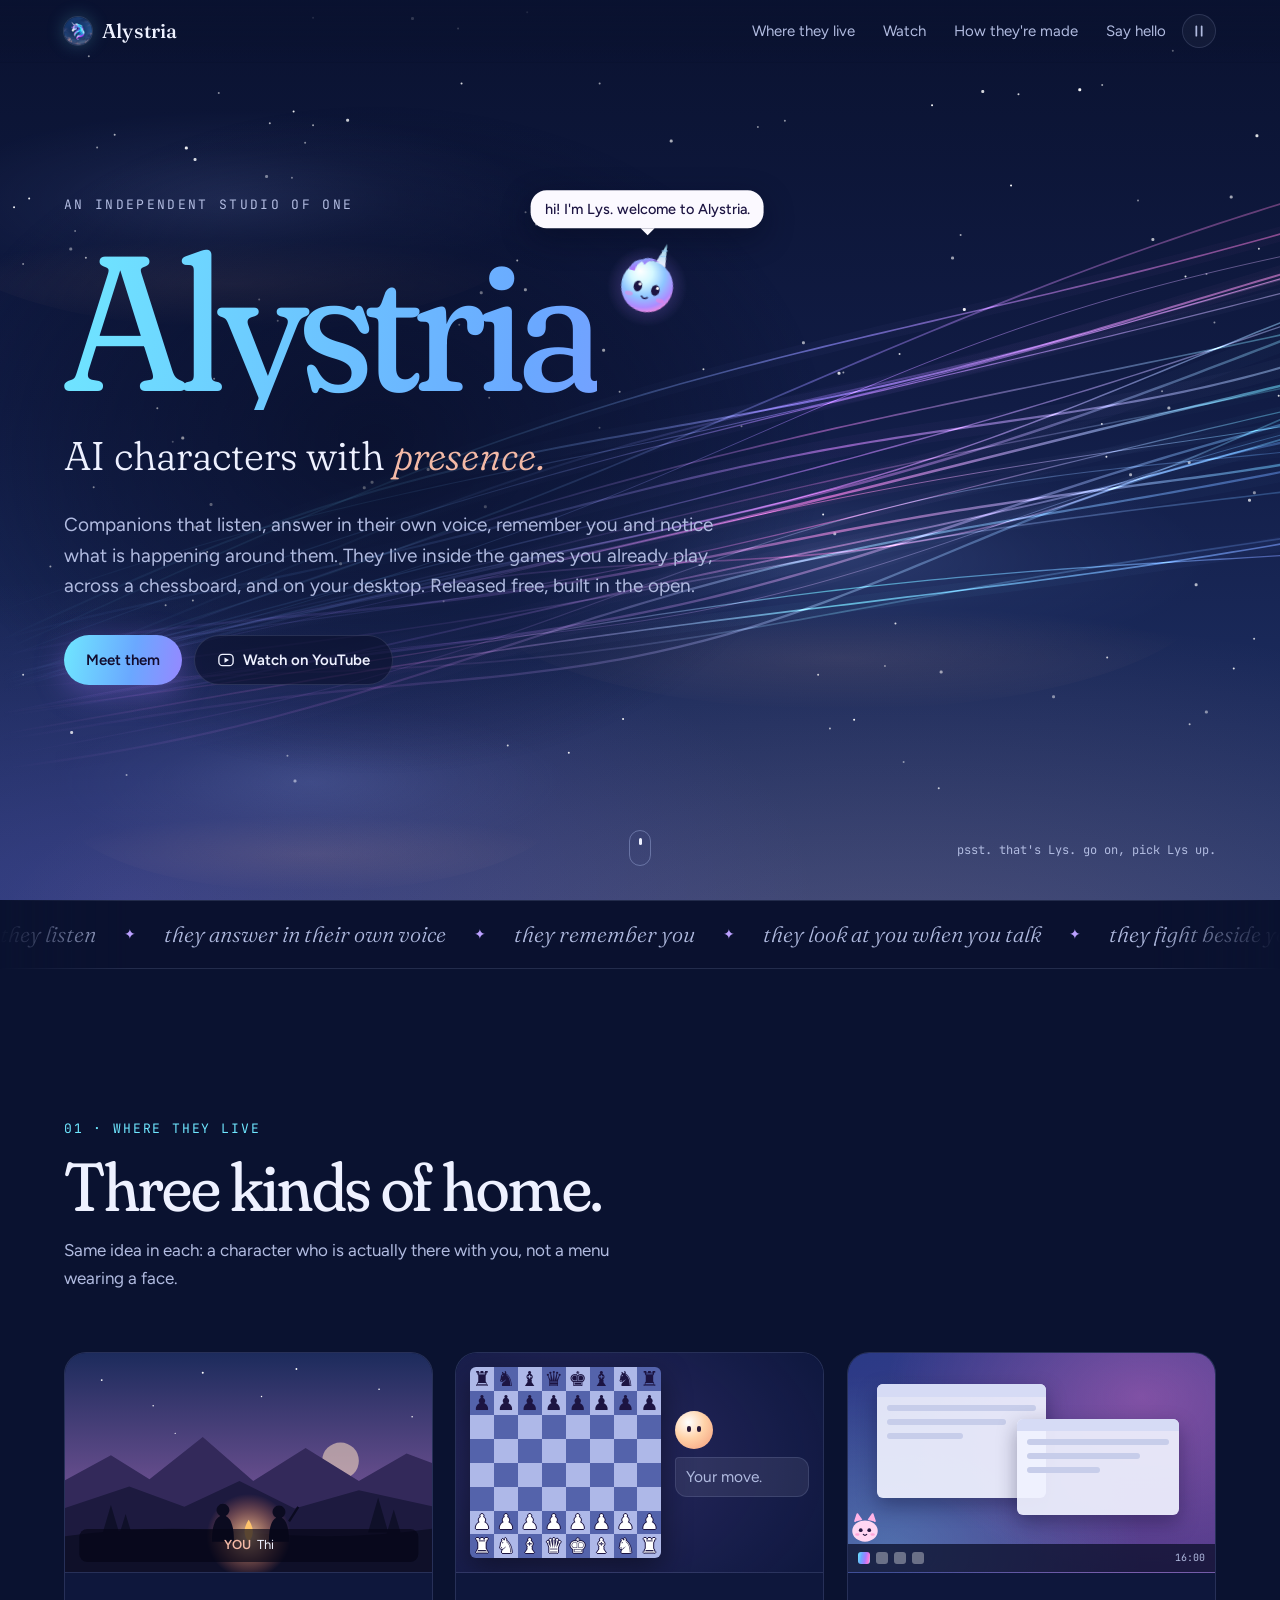
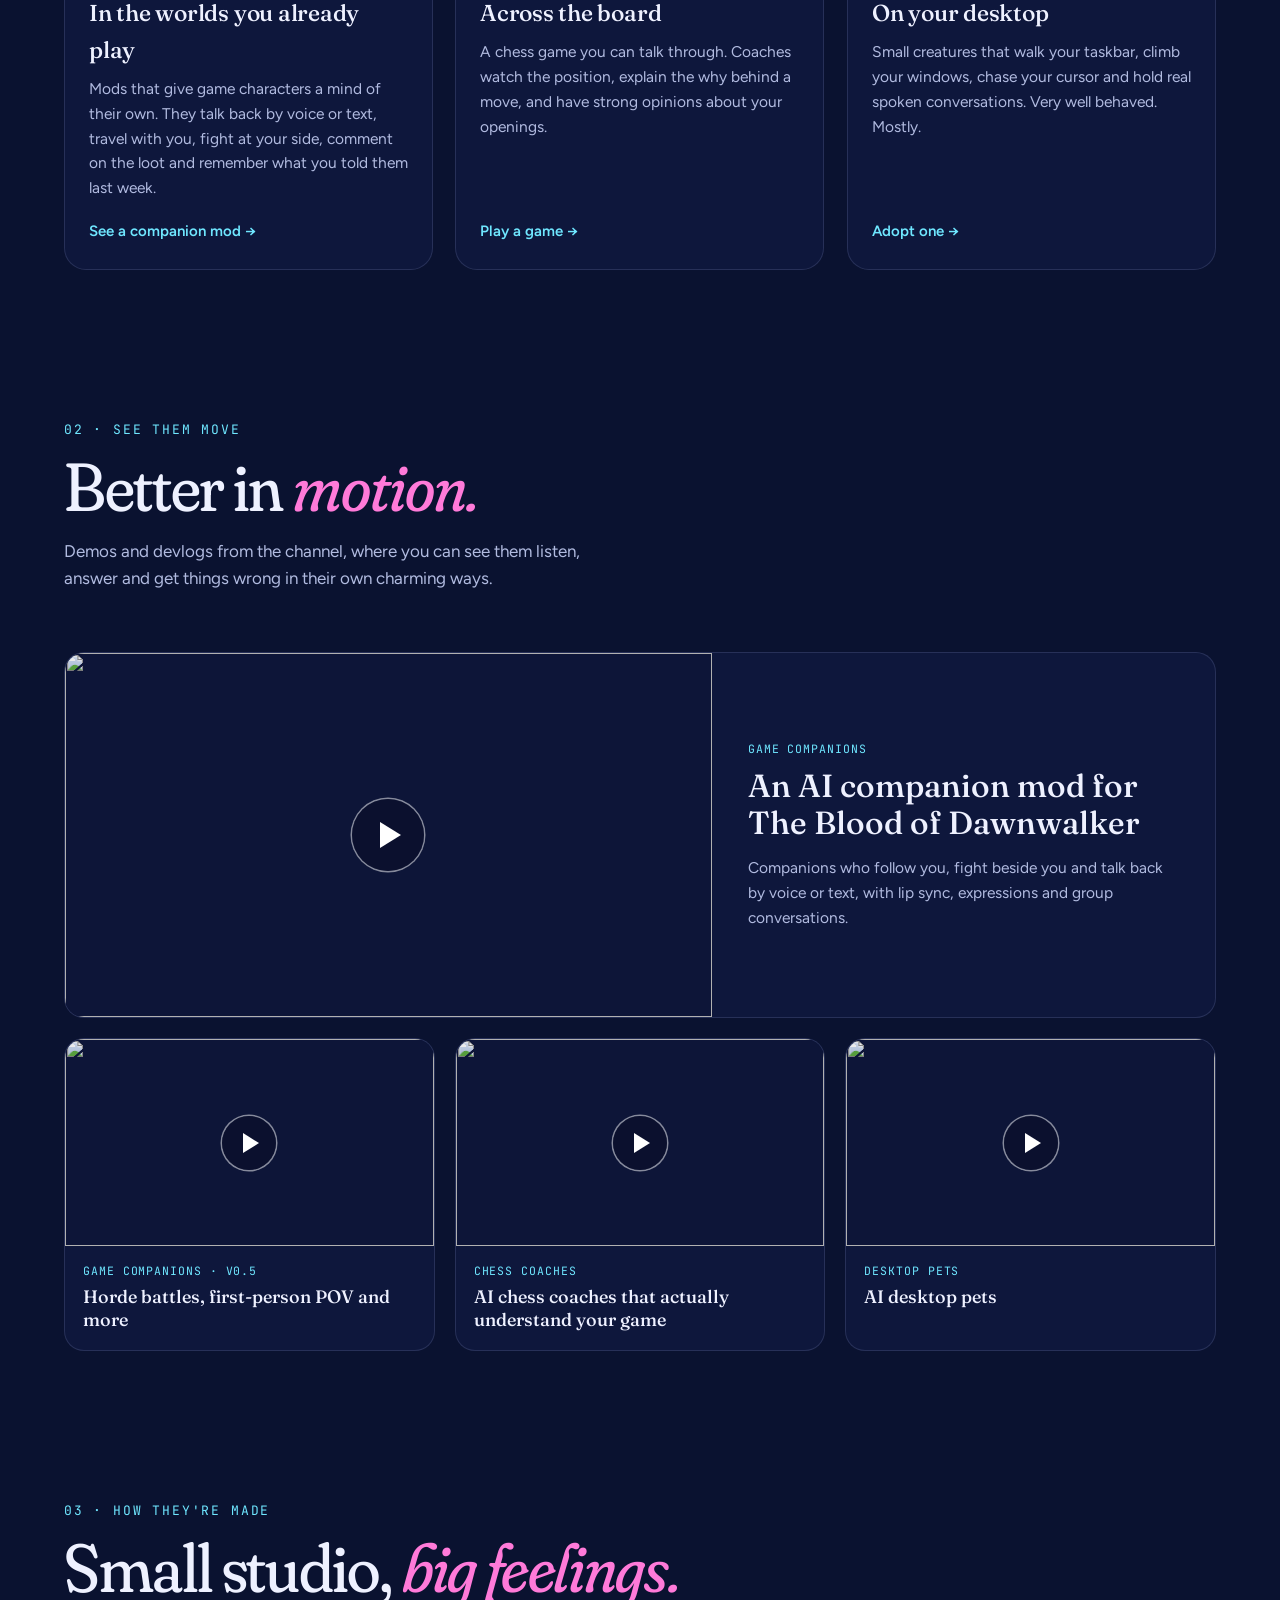
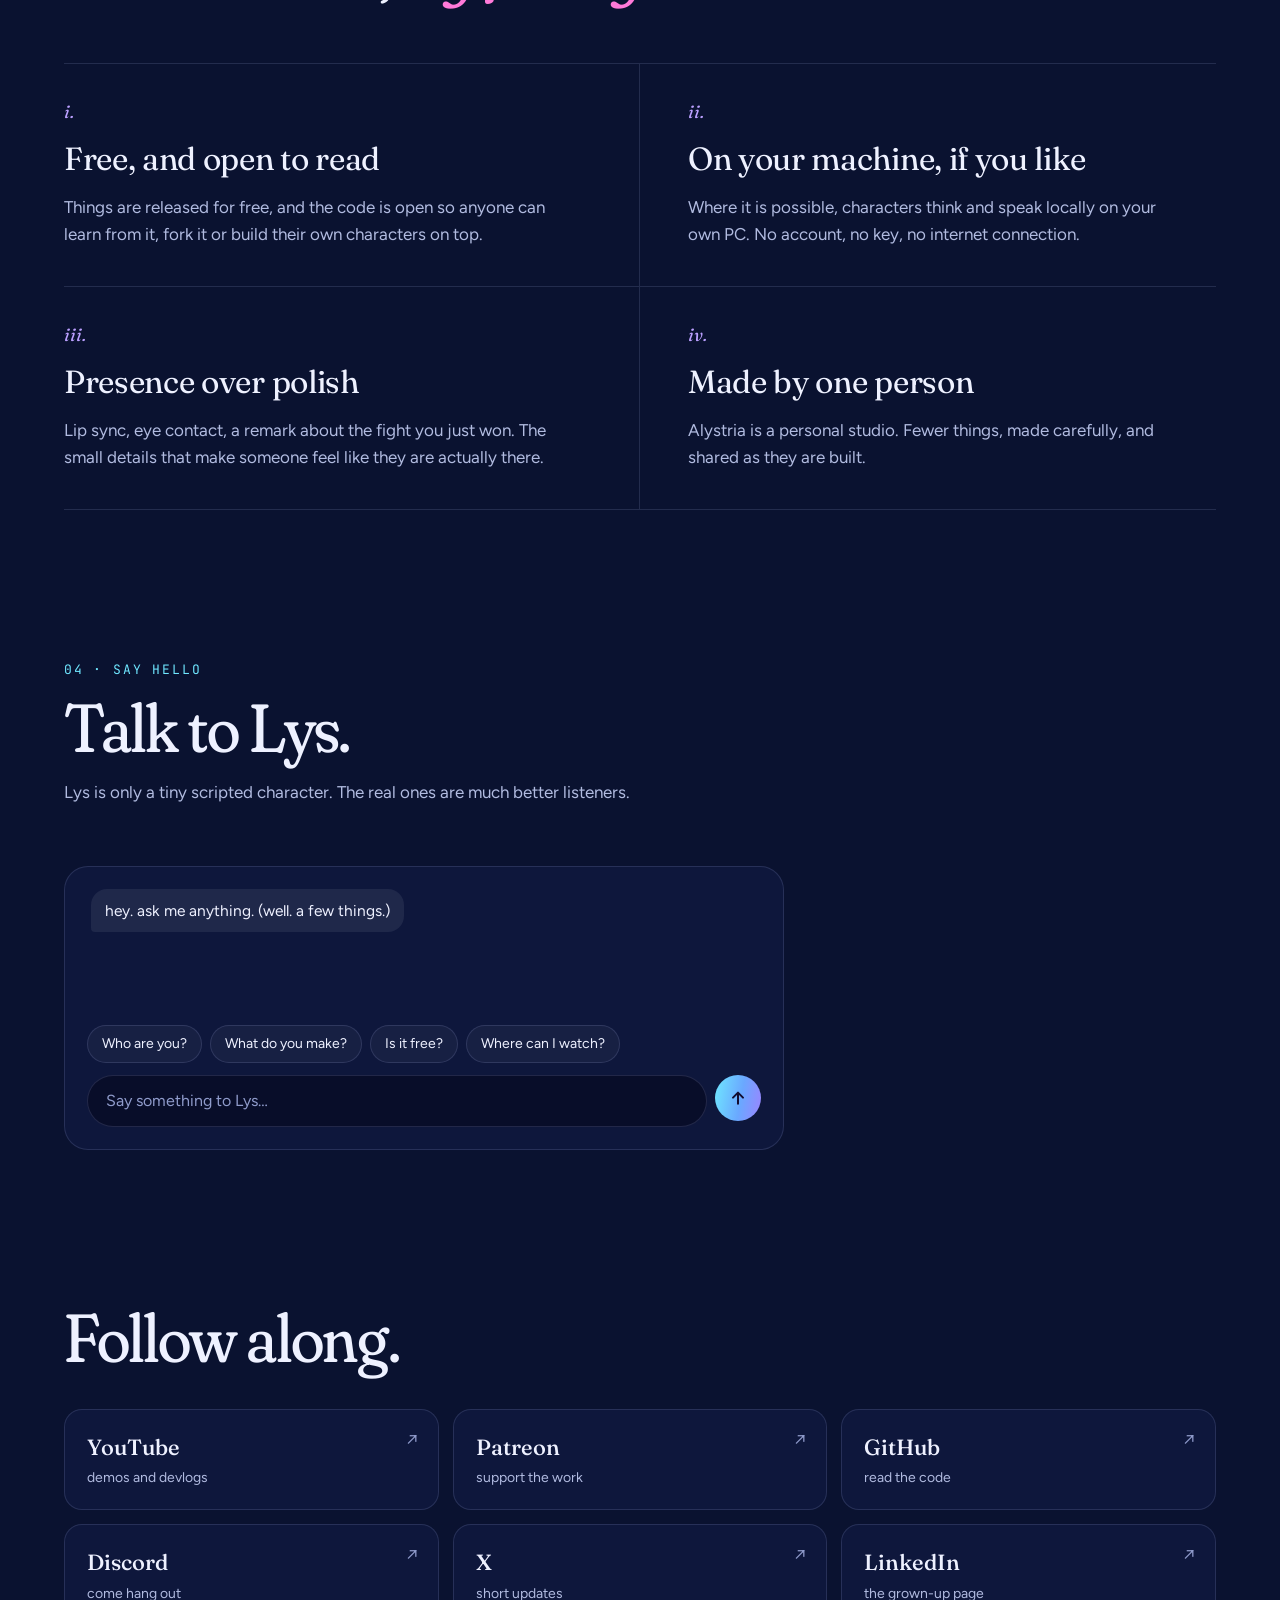
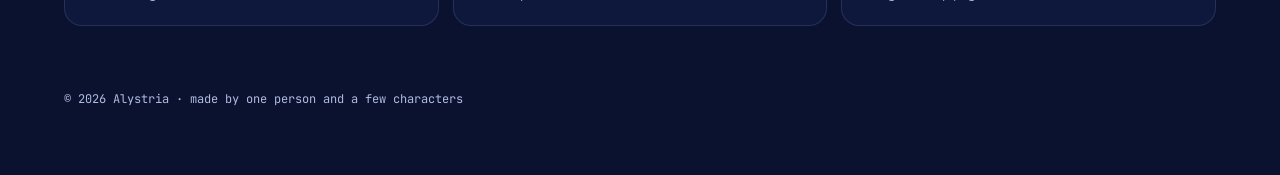
==== commit 09e897ef: "Refine site: video section, motion controls, perf and accessibility fixes, share card, 404" ====
--- a/index.html
+++ b/index.html
@@ -5,18 +5,50 @@
   <meta name="viewport" content="width=device-width, initial-scale=1" />
   <title>Alystria — AI characters with presence</title>
   <meta name="description" content="Alystria is a one-person studio making AI characters that listen, answer in their own voice and remember you: companions for games, chess coaches you can talk to, and pets that live on your desktop. Free and open." />
-  <meta name="theme-color" content="#0b1430" />
+  <link rel="canonical" href="https://alystria-ai.github.io/" />
+  <meta name="theme-color" content="#0a1230" />
+  <meta name="color-scheme" content="dark" />
+
+  <meta property="og:type" content="website" />
+  <meta property="og:site_name" content="Alystria" />
+  <meta property="og:url" content="https://alystria-ai.github.io/" />
   <meta property="og:title" content="Alystria — AI characters with presence" />
   <meta property="og:description" content="Companions for the games you play, chess coaches you can talk to, and little creatures that live on your desktop. Released free, built in the open." />
-  <meta property="og:image" content="assets/alystria.jpg" />
-  <meta property="og:type" content="website" />
-  <meta name="twitter:card" content="summary" />
-  <link rel="icon" type="image/png" href="assets/favicon.png" />
+  <meta property="og:image" content="https://alystria-ai.github.io/assets/og-card.jpg" />
+  <meta property="og:image:width" content="1200" />
+  <meta property="og:image:height" content="630" />
+  <meta property="og:image:alt" content="Alystria: AI characters with presence, with Lys the little mascot saying hi" />
+  <meta name="twitter:card" content="summary_large_image" />
+  <meta name="twitter:site" content="@AlystriaAi" />
+
+  <link rel="icon" type="image/svg+xml" href="assets/lys.svg" />
+  <link rel="icon" type="image/png" href="assets/favicon.png" sizes="64x64" />
   <link rel="apple-touch-icon" href="assets/apple-touch-icon.png" />
+
   <link rel="preconnect" href="https://fonts.googleapis.com" />
   <link rel="preconnect" href="https://fonts.gstatic.com" crossorigin />
-  <link href="https://fonts.googleapis.com/css2?family=Fraunces:ital,opsz,wght,SOFT@0,9..144,300..700,100;1,9..144,300..600,100&family=Figtree:wght@400;500;600&family=JetBrains+Mono:wght@400;500&display=swap" rel="stylesheet" />
+  <link href="https://fonts.googleapis.com/css2?family=Fraunces:ital,opsz,wght,SOFT@0,18..144,300..500,100;1,18..144,300..400,100&family=Figtree:wght@400..600&family=JetBrains+Mono:wght@400&display=swap" rel="stylesheet" />
   <link rel="stylesheet" href="styles.css" />
+  <script>document.documentElement.classList.add("js");</script>
+  <script src="script.js" defer></script>
+
+  <script type="application/ld+json">
+  {
+    "@context": "https://schema.org",
+    "@type": "Organization",
+    "name": "Alystria",
+    "url": "https://alystria-ai.github.io/",
+    "logo": "https://alystria-ai.github.io/assets/apple-touch-icon.png",
+    "slogan": "AI characters with presence",
+    "sameAs": [
+      "https://www.youtube.com/@AlystriaAI",
+      "https://www.patreon.com/cw/AlystriaAI",
+      "https://github.com/alystria-ai",
+      "https://x.com/AlystriaAi",
+      "https://www.linkedin.com/company/alystria-ai/"
+    ]
+  }
+  </script>
 </head>
 <body>
   <a class="skip" href="#worlds">Skip to content</a>
@@ -27,7 +59,6 @@
     <div class="cloud c1"></div>
     <div class="cloud c2"></div>
     <div class="cloud c3"></div>
-    <div class="cloud c4"></div>
   </div>
 
   <header class="nav">
@@ -37,30 +68,40 @@
     </a>
     <nav aria-label="Main">
       <a href="#worlds">Where they live</a>
+      <a href="#watch">Watch</a>
       <a href="#made">How they're made</a>
       <a href="#hello">Say hello</a>
     </nav>
+    <button class="motion-toggle" id="motionToggle" type="button" aria-pressed="false" title="Pause animations">
+      <svg class="i-pause" viewBox="0 0 24 24" width="16" height="16" aria-hidden="true"><path d="M8 5v14M16 5v14" stroke="currentColor" stroke-width="2.6" stroke-linecap="round" /></svg>
+      <svg class="i-play" viewBox="0 0 24 24" width="16" height="16" aria-hidden="true"><path d="M8 5.5v13l10-6.5z" fill="currentColor" /></svg>
+      <span class="sr">Pause animations</span>
+    </button>
   </header>
 
   <main id="top">
     <!-- ░░ Hero ░░ -->
-    <section class="hero" data-say="hi. welcome to Alystria.">
+    <section class="hero" aria-labelledby="hero-title">
       <canvas id="mane" class="mane" aria-hidden="true"></canvas>
       <div class="hero-inner">
-        <p class="eyebrow">an independent studio of one</p>
-        <h1 class="wordmark" data-perch>Alystria</h1>
-        <p class="tagline">AI characters with <em>presence.</em></p>
-        <p class="lede">
+        <p class="eyebrow rise" style="--i: 0">an independent studio of one</p>
+        <div class="rise" style="--i: 1"><h1 id="hero-title" class="wordmark" data-perch>Alystria</h1></div>
+        <p class="tagline rise" style="--i: 2">AI characters with <em>presence.</em></p>
+        <p class="lede rise" style="--i: 3">
           Companions that listen, answer in their own voice, remember you and notice
           what is happening around them. They live inside the games you already play,
           across a chessboard, and on your desktop. Released free, built in the open.
         </p>
-        <div class="cta">
+        <div class="cta rise" style="--i: 4">
           <a class="btn primary" href="#worlds">Meet them</a>
-          <a class="btn ghost" href="https://www.youtube.com/@AlystriaAI" target="_blank" rel="noopener">Watch on YouTube</a>
+          <a class="btn ghost" href="https://www.youtube.com/@AlystriaAI" target="_blank" rel="noopener">
+            <svg viewBox="0 0 24 24" width="18" height="18" aria-hidden="true"><path d="M10 8.5v7l6-3.5z" fill="currentColor" /><rect x="2.5" y="4.5" width="19" height="15" rx="5" fill="none" stroke="currentColor" stroke-width="1.8" /></svg>
+            Watch on YouTube
+          </a>
         </div>
       </div>
-      <p class="psst" id="psst" aria-hidden="true">psst. that's Lys. go on, pick Lys up.</p>
+      <a class="scroll-cue" href="#worlds" aria-label="Scroll to content"><span></span></a>
+      <p class="psst" id="psst" aria-hidden="true" hidden>psst. that's Lys. go on, pick Lys up.</p>
     </section>
 
     <!-- ░░ Verbs marquee ░░ -->
@@ -73,7 +114,7 @@
 
     <!-- ░░ Worlds ░░ -->
     <section id="worlds" class="section" data-say="these are the places they live.">
-      <div class="section-head">
+      <div class="section-head reveal">
         <p class="kicker">01 · Where they live</p>
         <h2 data-perch>Three kinds of home.</h2>
         <p class="sub">Same idea in each: a character who is actually there with you, not a menu wearing a face.</p>
@@ -81,7 +122,7 @@
 
       <div class="worlds">
         <!-- Game companion vignette -->
-        <article class="world">
+        <article class="world reveal" style="--i: 0" data-hover-say="Mira is braver than me. but I'm cuter.">
           <div class="stage stage-game" aria-hidden="true">
             <svg class="land" viewBox="0 0 400 240" preserveAspectRatio="xMidYMid slice">
               <defs>
@@ -96,20 +137,28 @@
                 </radialGradient>
               </defs>
               <rect width="400" height="240" fill="url(#dusk)" />
+              <g class="scene-stars" fill="#fff">
+                <circle cx="40" cy="30" r="1" /><circle cx="96" cy="58" r=".8" /><circle cx="150" cy="22" r="1.1" />
+                <circle cx="214" cy="48" r=".8" /><circle cx="252" cy="18" r="1" /><circle cx="342" cy="40" r=".9" />
+                <circle cx="378" cy="70" r=".8" /><circle cx="120" cy="88" r=".7" />
+              </g>
               <circle cx="300" cy="118" r="20" fill="#ffe2c4" opacity=".55" />
-              <path d="M0 150 L50 112 L92 138 L150 92 L205 140 L262 104 L320 140 L372 110 L400 128 V240 H0Z" fill="#33295a" />
-              <path d="M0 176 L70 146 L130 168 L190 140 L250 170 L320 150 L400 172 V240 H0Z" fill="#1d1a3f" />
+              <path class="ridge far" d="M-20 150 L50 112 L92 138 L150 92 L205 140 L262 104 L320 140 L372 110 L420 128 V240 H-20Z" fill="#33295a" />
+              <path class="ridge mid" d="M-20 176 L70 146 L130 168 L190 140 L250 170 L320 150 L420 172 V240 H-20Z" fill="#1d1a3f" />
               <path d="M0 200 Q100 186 200 196 T400 192 V240 H0Z" fill="#0f1029" />
-              <g class="pines" fill="#0f1029">
+              <g fill="#0f1029">
                 <path d="M40 200 l10 -34 l10 34z M58 202 l8 -26 l8 26z" />
                 <path d="M330 196 l11 -38 l11 38z M350 198 l8 -27 l8 27z" />
               </g>
               <circle class="glow" cx="200" cy="200" r="46" fill="url(#fire)" />
               <path class="flame" d="M200 206 q-9 -10 0 -24 q9 14 0 24z" fill="#ffc46b" />
+              <g class="embers" fill="#ffc46b">
+                <circle cx="198" cy="186" r="1.2" /><circle cx="204" cy="190" r="1" /><circle cx="201" cy="184" r=".9" />
+              </g>
               <!-- two figures by the fire -->
               <g fill="#0b0b20">
                 <path d="M160 206 q0 -24 9 -28 a7 7 0 1 1 6 0 q9 4 9 28z" />
-                <path d="M222 206 q0 -22 8 -26 a7 7 0 1 1 6 0 q8 4 8 26z" />
+                <path class="mira" d="M222 206 q0 -22 8 -26 a7 7 0 1 1 6 0 q8 4 8 26z" />
                 <path d="M244 184 l10 -16" stroke="#0b0b20" stroke-width="2.5" />
               </g>
             </svg>
@@ -118,12 +167,12 @@
           <div class="world-copy">
             <h3>In the worlds you already play</h3>
             <p>Mods that give game characters a mind of their own. They talk back by voice or text, travel with you, fight at your side, comment on the loot and remember what you told them last week.</p>
-            <a class="more" href="https://github.com/alystria-ai/AI-Companion-Mod-For-Blood-of-Dawnwalker" target="_blank" rel="noopener">See a companion mod <span>→</span></a>
+            <a class="more" href="https://github.com/alystria-ai/AI-Companion-Mod-For-Blood-of-Dawnwalker" target="_blank" rel="noopener">See a companion mod <span aria-hidden="true">→</span></a>
           </div>
         </article>
 
         <!-- Chess coach vignette -->
-        <article class="world">
+        <article class="world reveal" style="--i: 1" data-hover-say="I tried chess once. I ate the knight.">
           <div class="stage stage-chess" aria-hidden="true">
             <div class="board" id="board"></div>
             <div class="coach">
@@ -134,12 +183,12 @@
           <div class="world-copy">
             <h3>Across the board</h3>
             <p>A chess game you can talk through. Coaches watch the position, explain the why behind a move, and have strong opinions about your openings.</p>
-            <a class="more" href="https://chessbuddy.live" target="_blank" rel="noopener">Play a game <span>→</span></a>
+            <a class="more" href="https://chessbuddy.live" target="_blank" rel="noopener">Play a game <span aria-hidden="true">→</span></a>
           </div>
         </article>
 
         <!-- Desktop pet vignette -->
-        <article class="world">
+        <article class="world reveal" style="--i: 2" data-hover-say="that's my cousin! we don't talk much.">
           <div class="stage stage-desk" aria-hidden="true">
             <div class="win w1"><i></i><i></i><i></i></div>
             <div class="win w2"><i></i><i></i><i></i></div>
@@ -160,35 +209,62 @@
           <div class="world-copy">
             <h3>On your desktop</h3>
             <p>Small creatures that walk your taskbar, climb your windows, chase your cursor and hold real spoken conversations. Very well behaved. Mostly.</p>
-            <a class="more" href="https://github.com/alystria-ai/AI-Desktop-Pet" target="_blank" rel="noopener">Adopt one <span>→</span></a>
+            <a class="more" href="https://github.com/alystria-ai/AI-Desktop-Pet" target="_blank" rel="noopener">Adopt one <span aria-hidden="true">→</span></a>
           </div>
         </article>
+      </div>
+    </section>
+
+    <!-- ░░ Watch ░░ -->
+    <section id="watch" class="section" data-say="this is where they really come alive.">
+      <div class="section-head reveal">
+        <p class="kicker">02 · See them move</p>
+        <h2 data-perch>Better in <em>motion.</em></h2>
+        <p class="sub">Demos and devlogs from the channel, where you can see them listen, answer and get things wrong in their own charming ways.</p>
+      </div>
+      <div class="videos">
+        <a class="video feature reveal" style="--i: 0" href="https://www.youtube.com/watch?v=K1X4xf-1i_8" target="_blank" rel="noopener" data-hover-say="companions who talk back. and fight. mostly fight.">
+          <span class="thumb"><img src="https://i.ytimg.com/vi/K1X4xf-1i_8/maxresdefault.jpg" alt="" width="1280" height="720" loading="lazy" decoding="async" /><i class="play" aria-hidden="true"></i></span>
+          <span class="vmeta"><small>game companions</small><b>An AI companion mod for The Blood of Dawnwalker</b><span class="vdesc">Companions who follow you, fight beside you and talk back by voice or text, with lip sync, expressions and group conversations.</span></span>
+        </a>
+        <a class="video reveal" style="--i: 1" href="https://www.youtube.com/watch?v=px4uvyvp_8s" target="_blank" rel="noopener" data-hover-say="the horde battles get loud. I watch from behind the couch.">
+          <span class="thumb"><img src="https://i.ytimg.com/vi/px4uvyvp_8s/hqdefault.jpg" alt="" width="480" height="360" loading="lazy" decoding="async" /><i class="play" aria-hidden="true"></i></span>
+          <span class="vmeta"><small>game companions · v0.5</small><b>Horde battles, first-person POV and more</b></span>
+        </a>
+        <a class="video reveal" style="--i: 2" href="https://www.youtube.com/watch?v=cvCYvvUymWw" target="_blank" rel="noopener" data-hover-say="the coaches are very patient. unlike me.">
+          <span class="thumb"><img src="https://i.ytimg.com/vi/cvCYvvUymWw/hqdefault.jpg" alt="" width="480" height="360" loading="lazy" decoding="async" /><i class="play" aria-hidden="true"></i></span>
+          <span class="vmeta"><small>chess coaches</small><b>AI chess coaches that actually understand your game</b></span>
+        </a>
+        <a class="video reveal" style="--i: 3" href="https://www.youtube.com/watch?v=eLBwrMCXCeE" target="_blank" rel="noopener" data-hover-say="family video! I'm not in it. rude.">
+          <span class="thumb"><img src="https://i.ytimg.com/vi/eLBwrMCXCeE/hqdefault.jpg" alt="" width="480" height="360" loading="lazy" decoding="async" /><i class="play" aria-hidden="true"></i></span>
+          <span class="vmeta"><small>desktop pets</small><b>AI desktop pets</b></span>
+        </a>
       </div>
     </section>
 
     <!-- ░░ Principles ░░ -->
     <section id="made" class="section" data-say="the part I'm proudest of.">
-      <div class="section-head">
-        <p class="kicker">02 · How they're made</p>
+      <div class="section-head reveal">
+        <p class="kicker">03 · How they're made</p>
         <h2 data-perch>Small studio, <em>big feelings.</em></h2>
       </div>
       <ol class="principles">
-        <li>
+        <li class="reveal" style="--i: 0">
           <span class="num">i.</span>
           <h3>Free, and open to read</h3>
           <p>Things are released for free, and the code is open so anyone can learn from it, fork it or build their own characters on top.</p>
         </li>
-        <li>
+        <li class="reveal" style="--i: 1">
           <span class="num">ii.</span>
           <h3>On your machine, if you like</h3>
           <p>Where it is possible, characters think and speak locally on your own PC. No account, no key, no internet connection.</p>
         </li>
-        <li>
+        <li class="reveal" style="--i: 2">
           <span class="num">iii.</span>
           <h3>Presence over polish</h3>
           <p>Lip sync, eye contact, a remark about the fight you just won. The small details that make someone feel like they are actually there.</p>
         </li>
-        <li>
+        <li class="reveal" style="--i: 3">
           <span class="num">iv.</span>
           <h3>Made by one person</h3>
           <p>Alystria is a personal studio. Fewer things, made carefully, and shared as they are built.</p>
@@ -198,13 +274,13 @@
 
     <!-- ░░ Chat ░░ -->
     <section id="hello" class="section" data-say="oh! you want to talk?">
-      <div class="section-head">
-        <p class="kicker">03 · Say hello</p>
+      <div class="section-head reveal">
+        <p class="kicker">04 · Say hello</p>
         <h2 data-perch>Talk to Lys.</h2>
         <p class="sub">Lys is only a tiny scripted character. The real ones are much better listeners.</p>
       </div>
-      <div class="chat" role="region" aria-label="Chat with Lys">
-        <ol class="log" id="log" aria-live="polite"></ol>
+      <div class="chat reveal" role="region" aria-label="Chat with Lys" data-perch data-perch-top>
+        <ol class="log" id="log" role="log" aria-live="polite"></ol>
         <div class="chips" id="chips">
           <button type="button">Who are you?</button>
           <button type="button">What do you make?</button>
@@ -214,7 +290,9 @@
         <form class="say" id="sayForm" autocomplete="off">
           <label class="sr" for="sayInput">Message Lys</label>
           <input id="sayInput" type="text" maxlength="160" placeholder="Say something to Lys…" />
-          <button type="submit" aria-label="Send">↑</button>
+          <button type="submit" aria-label="Send">
+            <svg viewBox="0 0 24 24" width="20" height="20" aria-hidden="true"><path d="M12 19V6M6 11.5 12 5.5l6 6" fill="none" stroke="currentColor" stroke-width="2.4" stroke-linecap="round" stroke-linejoin="round" /></svg>
+          </button>
         </form>
       </div>
     </section>
@@ -222,18 +300,24 @@
 
   <!-- ░░ Footer ░░ -->
   <footer class="foot" data-say="come back soon, okay?">
-    <h2 data-perch>Follow along.</h2>
+    <h2 data-perch class="reveal">Follow along.</h2>
     <div class="links">
-      <a href="https://www.youtube.com/@AlystriaAI" target="_blank" rel="noopener">
+      <a class="reveal" style="--i: 0" href="https://www.youtube.com/@AlystriaAI" target="_blank" rel="noopener" data-hover-say="subscribe! (I'm not allowed to say that.)">
         <b>YouTube</b><span>demos and devlogs</span>
       </a>
-      <a href="https://www.patreon.com/cw/AlystriaAI" target="_blank" rel="noopener">
+      <a class="reveal" style="--i: 1" href="https://www.patreon.com/cw/AlystriaAI" target="_blank" rel="noopener" data-hover-say="this keeps the lights on. and me.">
         <b>Patreon</b><span>support the work</span>
       </a>
-      <a href="https://github.com/alystria-ai" target="_blank" rel="noopener">
+      <a class="reveal" style="--i: 2" href="https://github.com/alystria-ai" target="_blank" rel="noopener" data-hover-say="my source code is in here somewhere.">
         <b>GitHub</b><span>read the code</span>
       </a>
-      <a href="https://www.linkedin.com/company/alystria-ai/" target="_blank" rel="noopener">
+      <a class="reveal" style="--i: 3" href="https://discord.gg/3p2FzjZQZ" target="_blank" rel="noopener" data-hover-say="bring snacks.">
+        <b>Discord</b><span>come hang out</span>
+      </a>
+      <a class="reveal" style="--i: 4" href="https://x.com/AlystriaAi" target="_blank" rel="noopener">
+        <b>X</b><span>short updates</span>
+      </a>
+      <a class="reveal" style="--i: 5" href="https://www.linkedin.com/company/alystria-ai/" target="_blank" rel="noopener" data-hover-say="I have to wear a tie on that one.">
         <b>LinkedIn</b><span>the grown-up page</span>
       </a>
     </div>
@@ -241,8 +325,9 @@
   </footer>
 
   <!-- ░░ Lys, the resident character ░░ -->
-  <div class="bubble" id="bubble" role="status" aria-live="polite"></div>
-  <div class="lys" id="lys" role="button" tabindex="0" aria-label="Lys, the site's little character. Press to hear what Lys says.">
+  <div class="bubble" id="bubble" aria-hidden="true"></div>
+  <p class="sr" id="lysSaid" role="status" aria-live="polite"></p>
+  <div class="lys" id="lys" role="button" tabindex="0" aria-label="Lys, the site's little character. Press Enter to hear what Lys says.">
     <svg class="lys-body" viewBox="-40 -48 80 84" width="80" height="84" aria-hidden="true">
       <defs>
         <radialGradient id="lysBody" cx=".4" cy=".34" r=".72" fx=".3" fy=".24">
@@ -261,7 +346,13 @@
           <stop offset=".5" stop-color="#a77bff" />
           <stop offset="1" stop-color="#ff7ad9" />
         </linearGradient>
+        <radialGradient id="lysGlow">
+          <stop offset="0" stop-color="#6fe7ff" stop-opacity=".55" />
+          <stop offset=".55" stop-color="#a77bff" stop-opacity=".22" />
+          <stop offset="1" stop-color="#a77bff" stop-opacity="0" />
+        </radialGradient>
       </defs>
+      <circle class="lys-glow" r="40" fill="url(#lysGlow)" />
       <g class="lys-wobble">
         <path class="horn" d="M2 -24 L9 -46 L13 -22 Z" fill="url(#lysHorn)" />
         <path d="M4.5 -32 l6 -1.5 M6 -38 l4.6 -1.2" stroke="#9fd7ff" stroke-width="1.2" stroke-linecap="round" />
@@ -282,14 +373,14 @@
             <path d="M9 2 m-4 0 a4 4 0 1 1 4 4 a2.6 2.6 0 1 1 -2.4 -2.6 a1.2 1.2 0 1 1 1.2 1.2" />
           </g>
         </g>
-        <ellipse cx="-16" cy="11" rx="4" ry="2.2" fill="#ff7ad9" opacity=".45" />
-        <ellipse cx="16" cy="11" rx="4" ry="2.2" fill="#ff7ad9" opacity=".45" />
+        <ellipse class="cheek" cx="-16" cy="11" rx="4" ry="2.2" fill="#ff7ad9" opacity=".45" />
+        <ellipse class="cheek" cx="16" cy="11" rx="4" ry="2.2" fill="#ff7ad9" opacity=".45" />
         <path class="mouth" d="M-3 11 q3 3 6 0" stroke="#1c1442" stroke-width="1.6" fill="none" stroke-linecap="round" />
+        <path class="mouth-happy" d="M-4.5 10 q4.5 6.5 9 0z" fill="#1c1442" />
       </g>
     </svg>
     <div class="zzz" aria-hidden="true"><span>z</span><span>z</span><span>z</span></div>
   </div>
-
-  <script src="script.js"></script>
+  <noscript><style>.lys, .chat, .motion-toggle, .psst { display: none; }</style><p class="noscript">Lys and the chat need JavaScript, but everything else is here.</p></noscript>
 </body>
 </html>
--- a/styles.css
+++ b/styles.css
@@ -6,23 +6,25 @@
   --night: #0a1230;
   --deep: #111c45;
   --dusk: #22356d;
-  --haze: #3b4f8f;
   --cyan: #6fe7ff;
   --blue: #6aa8ff;
   --violet: #a77bff;
+  --violet-text: #bba0ff;
   --pink: #ff7ad9;
   --peach: #f3b9a6;
   --ink: #eef1ff;
-  --muted: #a7b2d9;
-  --faint: #6f7bab;
+  --muted: #b1bbe0;
+  --faint: #8f9bcb;
   --line: rgba(190, 205, 255, 0.14);
-  --card: rgba(18, 28, 70, 0.55);
+  --card: rgba(16, 25, 64, 0.82);
+  --card-hover: rgba(26, 38, 92, 0.9);
   --iris: linear-gradient(100deg, var(--cyan), var(--blue) 30%, var(--violet) 60%, var(--pink) 85%, var(--cyan));
   --serif: "Fraunces", "Iowan Old Style", Georgia, serif;
   --sans: "Figtree", system-ui, -apple-system, "Segoe UI", sans-serif;
   --mono: "JetBrains Mono", ui-monospace, Consolas, monospace;
   --gutter: clamp(16px, 5vw, 64px);
   --max: 1160px;
+  --ease: cubic-bezier(0.22, 1, 0.36, 1);
   color-scheme: dark;
 }
 
@@ -30,7 +32,7 @@
 *::before,
 *::after { box-sizing: border-box; }
 
-html { scroll-behavior: smooth; }
+html { scroll-behavior: smooth; scroll-padding-top: 72px; }
 
 body {
   margin: 0;
@@ -69,11 +71,9 @@
   white-space: nowrap;
 }
 
-:focus-visible {
-  outline: 2px solid var(--cyan);
-  outline-offset: 3px;
-  border-radius: 6px;
-}
+:focus-visible { outline: 2px solid var(--cyan); outline-offset: 3px; }
+
+.noscript { max-width: var(--max); margin: 0 auto; padding: 0 var(--gutter) 40px; color: var(--muted); }
 
 /* ── Sky ─────────────────────────────────── */
 
@@ -83,43 +83,43 @@
   z-index: -1;
   overflow: hidden;
   background:
-    radial-gradient(120% 70% at 70% 110%, rgba(243, 185, 166, 0.22), transparent 60%),
-    radial-gradient(90% 60% at 10% 100%, rgba(167, 123, 255, 0.18), transparent 60%),
+    radial-gradient(120% 70% at 70% 110%, rgba(243, 185, 166, 0.2), transparent 60%),
+    radial-gradient(90% 60% at 10% 100%, rgba(167, 123, 255, 0.16), transparent 60%),
     linear-gradient(180deg, var(--night) 0%, var(--deep) 45%, var(--dusk) 100%);
 }
 
-.stars { position: absolute; inset: 0; }
+/* three star layers, each one box-shadow field that twinkles as a whole */
 .stars i {
   position: absolute;
+  left: 0;
+  top: 0;
   width: 2px;
   height: 2px;
   border-radius: 50%;
-  background: #fff;
+  animation: twinkle 5s ease-in-out infinite alternate;
+}
+.stars i:nth-child(2) { animation-duration: 7s; animation-delay: -3s; }
+.stars i:nth-child(3) { animation-duration: 3.6s; animation-delay: -1s; width: 2.5px; height: 2.5px; }
+@keyframes twinkle {
+  from { opacity: 0.25; }
+  to { opacity: 0.95; }
+}
+
+.cloud {
+  position: absolute;
+  border-radius: 50%;
   opacity: 0.5;
-  animation: twinkle var(--d, 4s) ease-in-out var(--delay, 0s) infinite;
-}
-@keyframes twinkle {
-  0%, 100% { opacity: 0.15; transform: scale(0.7); }
-  50% { opacity: 0.9; transform: scale(1); }
-}
-
-.cloud {
-  position: absolute;
-  border-radius: 50%;
-  filter: blur(38px);
-  opacity: 0.55;
   background:
-    radial-gradient(closest-side at 50% 40%, rgba(120, 140, 210, 0.55), transparent),
-    radial-gradient(closest-side at 50% 80%, rgba(243, 185, 166, 0.35), transparent);
-  animation: drift linear infinite;
-}
-.c1 { width: 520px; height: 180px; top: 12%; left: -10%; animation-duration: 120s; }
-.c2 { width: 640px; height: 220px; top: 48%; left: 40%; animation-duration: 160s; animation-delay: -60s; }
-.c3 { width: 420px; height: 150px; top: 78%; left: 5%; animation-duration: 140s; animation-delay: -30s; }
-.c4 { width: 360px; height: 140px; top: 28%; left: 70%; animation-duration: 110s; animation-delay: -80s; opacity: 0.4; }
+    radial-gradient(closest-side at 50% 42%, rgba(120, 140, 210, 0.42), rgba(120, 140, 210, 0.12) 55%, transparent),
+    radial-gradient(closest-side at 50% 80%, rgba(243, 185, 166, 0.22), transparent);
+  animation: drift ease-in-out infinite alternate;
+}
+.c1 { width: 620px; height: 220px; top: 12%; left: -6%; animation-duration: 70s; }
+.c2 { width: 760px; height: 260px; top: 50%; left: 36%; animation-duration: 90s; animation-delay: -40s; }
+.c3 { width: 520px; height: 190px; top: 78%; left: 4%; animation-duration: 80s; animation-delay: -20s; }
 @keyframes drift {
-  from { transform: translateX(-30vw); }
-  to { transform: translateX(60vw); }
+  from { transform: translateX(-18vw); }
+  to { transform: translateX(22vw); }
 }
 
 /* ── Nav ─────────────────────────────────── */
@@ -132,32 +132,88 @@
   z-index: 20;
   display: flex;
   align-items: center;
-  justify-content: space-between;
   gap: 16px;
   padding: 14px var(--gutter);
-  background: linear-gradient(180deg, rgba(10, 18, 48, 0.85), rgba(10, 18, 48, 0));
-  backdrop-filter: blur(6px);
-  -webkit-backdrop-filter: blur(6px);
-}
+  background: linear-gradient(180deg, rgba(10, 18, 48, 0.94) 0%, rgba(10, 18, 48, 0.7) 60%, rgba(10, 18, 48, 0));
+  border-bottom: 1px solid transparent;
+  transition: background-color 0.3s, border-color 0.3s;
+}
+.nav.solid { background-color: rgba(10, 18, 48, 0.92); border-bottom-color: var(--line); }
 .brand {
   display: flex;
   align-items: center;
   gap: 10px;
+  margin-right: auto;
   text-decoration: none;
   font-family: var(--serif);
   font-size: 20px;
   font-weight: 500;
   letter-spacing: 0.01em;
+  border-radius: 8px;
 }
 .brand img { border-radius: 50%; box-shadow: 0 0 0 1px var(--line), 0 0 18px rgba(111, 231, 255, 0.25); }
 .nav nav { display: flex; gap: clamp(12px, 2.4vw, 28px); }
 .nav nav a {
+  position: relative;
   color: var(--muted);
   text-decoration: none;
   font-size: 15px;
+  border-radius: 4px;
   transition: color 0.2s;
 }
-.nav nav a:hover { color: var(--ink); }
+.nav nav a::after {
+  content: "";
+  position: absolute;
+  left: 0;
+  right: 0;
+  bottom: -4px;
+  height: 1.5px;
+  border-radius: 2px;
+  background: var(--iris);
+  transform: scaleX(0);
+  transform-origin: left;
+  transition: transform 0.35s var(--ease);
+}
+.nav nav a:hover,
+.nav nav a.here { color: var(--ink); }
+.nav nav a.here::after { transform: scaleX(1); }
+
+.motion-toggle {
+  display: grid;
+  place-items: center;
+  width: 34px;
+  height: 34px;
+  flex: none;
+  border: 1px solid var(--line);
+  border-radius: 50%;
+  background: rgba(255, 255, 255, 0.04);
+  color: var(--muted);
+  cursor: pointer;
+  transition: color 0.2s, background 0.2s;
+}
+.motion-toggle:hover { color: var(--ink); background: rgba(255, 255, 255, 0.1); }
+.motion-toggle .i-play,
+.motion-toggle[aria-pressed="true"] .i-pause { display: none; }
+.motion-toggle[aria-pressed="true"] .i-play { display: block; }
+
+/* ── Entrance and reveal ─────────────────── */
+
+.js .rise {
+  opacity: 0;
+  transform: translateY(18px);
+  animation: rise 1s var(--ease) forwards;
+  animation-delay: calc(0.12s + var(--i, 0) * 0.11s);
+}
+@keyframes rise {
+  to { opacity: 1; transform: none; }
+}
+.js .reveal {
+  opacity: 0;
+  transform: translateY(26px);
+  transition: opacity 0.9s var(--ease), transform 0.9s var(--ease);
+  transition-delay: calc(var(--i, 0) * 0.09s);
+}
+.js .reveal.in { opacity: 1; transform: none; }
 
 /* ── Hero ────────────────────────────────── */
 
@@ -178,9 +234,23 @@
 }
 .hero-inner {
   position: relative;
+  z-index: 1;
+  isolation: isolate;
   max-width: var(--max);
   width: 100%;
   margin: 0 auto;
+}
+/* a soft dark pool behind the text keeps it readable over the strands */
+.hero-inner::before {
+  content: "";
+  position: absolute;
+  left: -12%;
+  top: -18%;
+  width: min(900px, 110%);
+  height: 136%;
+  z-index: -1;
+  background: radial-gradient(closest-side, rgba(8, 14, 40, 0.72), rgba(8, 14, 40, 0.35) 60%, transparent);
+  pointer-events: none;
 }
 .eyebrow {
   margin: 0 0 18px;
@@ -191,6 +261,7 @@
   color: var(--muted);
 }
 .wordmark {
+  position: relative;
   display: inline-block;
   margin: 0;
   font-family: var(--serif);
@@ -204,9 +275,9 @@
   -webkit-background-clip: text;
   background-clip: text;
   color: transparent;
-  animation: shimmer 14s linear infinite;
-  filter: drop-shadow(0 0 40px rgba(167, 123, 255, 0.25));
-}
+  animation: shimmer 16s linear infinite;
+}
+.hero.off .wordmark { animation-play-state: paused; }
 @keyframes shimmer {
   from { background-position: 0% 50%; }
   to { background-position: 300% 50%; }
@@ -229,12 +300,13 @@
 .btn {
   display: inline-flex;
   align-items: center;
+  gap: 8px;
   padding: 12px 22px;
   border-radius: 999px;
   font-weight: 600;
   font-size: 15px;
   text-decoration: none;
-  transition: transform 0.2s, box-shadow 0.2s, background 0.2s;
+  transition: transform 0.25s var(--ease), box-shadow 0.25s, background 0.25s;
 }
 .btn:hover { transform: translateY(-2px); }
 .btn.primary {
@@ -243,9 +315,36 @@
   background-size: 200% 100%;
   box-shadow: 0 8px 30px rgba(167, 123, 255, 0.35);
 }
-.btn.primary:hover { box-shadow: 0 10px 40px rgba(111, 231, 255, 0.45); }
-.btn.ghost { border: 1px solid var(--line); background: rgba(255, 255, 255, 0.04); }
-.btn.ghost:hover { background: rgba(255, 255, 255, 0.09); }
+.btn.primary:hover { box-shadow: 0 10px 40px rgba(111, 231, 255, 0.45); background-position: 100% 0; }
+.btn.ghost { border: 1px solid var(--line); background: rgba(10, 16, 44, 0.6); }
+.btn.ghost:hover { background: rgba(30, 44, 100, 0.75); }
+
+.scroll-cue {
+  position: absolute;
+  left: 50%;
+  bottom: 34px;
+  width: 22px;
+  height: 36px;
+  margin-left: -11px;
+  border: 1.5px solid rgba(190, 205, 255, 0.35);
+  border-radius: 12px;
+}
+.scroll-cue span {
+  position: absolute;
+  left: 50%;
+  top: 7px;
+  width: 3px;
+  height: 7px;
+  margin-left: -1.5px;
+  border-radius: 2px;
+  background: var(--ink);
+  animation: cue 2s var(--ease) infinite;
+}
+@keyframes cue {
+  0% { transform: translateY(0); opacity: 0; }
+  30% { opacity: 1; }
+  80%, 100% { transform: translateY(12px); opacity: 0; }
+}
 
 .psst {
   position: absolute;
@@ -254,7 +353,7 @@
   margin: 0;
   font-family: var(--mono);
   font-size: 12px;
-  color: var(--faint);
+  color: var(--muted);
   transition: opacity 0.6s;
 }
 .psst.gone { opacity: 0; }
@@ -264,7 +363,7 @@
 .marquee {
   overflow: hidden;
   border-block: 1px solid var(--line);
-  background: rgba(10, 18, 48, 0.5);
+  background: rgba(10, 18, 48, 0.6);
   padding: 16px 0;
   mask-image: linear-gradient(90deg, transparent, #000 10%, #000 90%, transparent);
   -webkit-mask-image: linear-gradient(90deg, transparent, #000 10%, #000 90%, transparent);
@@ -273,7 +372,7 @@
   display: flex;
   gap: 28px;
   width: max-content;
-  animation: slide 60s linear infinite;
+  animation: slide 70s linear infinite;
   font-family: var(--serif);
   font-style: italic;
   font-size: 22px;
@@ -281,7 +380,7 @@
   color: var(--muted);
   white-space: nowrap;
 }
-.track i { font-style: normal; font-size: 14px; color: var(--violet); align-self: center; }
+.track i { font-style: normal; font-size: 14px; color: var(--violet-text); align-self: center; }
 @keyframes slide {
   to { transform: translateX(-50%); }
 }
@@ -330,12 +429,13 @@
   border-radius: 22px;
   background: var(--card);
   overflow: hidden;
-  transition: transform 0.35s, border-color 0.35s, box-shadow 0.35s;
+  container-type: inline-size;
+  transition: opacity 0.9s var(--ease), transform 0.45s var(--ease), border-color 0.35s, box-shadow 0.35s;
 }
 .world:hover {
-  transform: translateY(-4px);
-  border-color: rgba(167, 123, 255, 0.4);
-  box-shadow: 0 20px 60px rgba(5, 8, 30, 0.5);
+  transform: translateY(-5px);
+  border-color: rgba(167, 123, 255, 0.45);
+  box-shadow: 0 24px 60px rgba(5, 8, 30, 0.55);
 }
 .stage {
   position: relative;
@@ -343,6 +443,8 @@
   overflow: hidden;
   border-bottom: 1px solid var(--line);
 }
+.stage.paused,
+.stage.paused * { animation-play-state: paused !important; }
 .world-copy { padding: 22px 24px 26px; display: flex; flex-direction: column; flex: 1; }
 .world h3 {
   margin: 0 0 8px;
@@ -354,20 +456,37 @@
 .world p { margin: 0 0 18px; color: var(--muted); font-size: 15.5px; }
 .more {
   margin-top: auto;
+  align-self: flex-start;
   font-weight: 600;
   font-size: 15px;
   text-decoration: none;
   color: var(--cyan);
-}
-.more span { display: inline-block; transition: transform 0.2s; }
-.more:hover span { transform: translateX(4px); }
+  border-radius: 4px;
+}
+.more span { display: inline-block; transition: transform 0.25s var(--ease); }
+.more:hover span { transform: translateX(5px); }
 
 /* game scene */
 .land { width: 100%; height: 100%; }
+.ridge { transition: transform 1.2s var(--ease); }
+.world:hover .ridge.far { transform: translateX(-6px); }
+.world:hover .ridge.mid { transform: translateX(-12px); }
+.scene-stars circle { animation: twinkle 3s ease-in-out infinite alternate; }
+.scene-stars circle:nth-child(odd) { animation-duration: 4.4s; animation-delay: -2s; }
 .glow { transform-origin: 200px 200px; animation: flicker 1.8s ease-in-out infinite; }
 .flame { transform-origin: 200px 206px; animation: flame 0.9s ease-in-out infinite alternate; }
+.embers circle { animation: ember 2.6s ease-out infinite; opacity: 0; }
+.embers circle:nth-child(2) { animation-delay: -0.9s; }
+.embers circle:nth-child(3) { animation-delay: -1.7s; }
+.mira { transform-box: fill-box; transform-origin: 50% 100%; animation: breathe 4s ease-in-out infinite; }
 @keyframes flicker { 50% { opacity: 0.7; transform: scale(0.92); } }
 @keyframes flame { to { transform: scaleY(1.18) scaleX(0.9); } }
+@keyframes ember {
+  0% { transform: translate(0, 0); opacity: 0; }
+  15% { opacity: 1; }
+  100% { transform: translate(6px, -46px); opacity: 0; }
+}
+@keyframes breathe { 50% { transform: scaleY(1.025); } }
 .subtitle {
   position: absolute;
   left: 50%;
@@ -376,7 +495,7 @@
   transform: translateX(-50%);
   padding: 7px 12px;
   border-radius: 8px;
-  background: rgba(5, 6, 22, 0.62);
+  background: rgba(5, 6, 22, 0.66);
   font-size: 13px;
   line-height: 1.4;
   text-align: center;
@@ -395,19 +514,23 @@
   background: radial-gradient(80% 90% at 30% 50%, rgba(167, 123, 255, 0.18), transparent), #0f1840;
 }
 .board {
+  position: relative;
   flex: none;
   display: grid;
   grid-template-columns: repeat(8, 1fr);
-  width: min(58%, 190px);
+  grid-template-rows: repeat(8, 1fr);
+  height: 100%;
   aspect-ratio: 1;
+  max-width: 58%;
   border-radius: 6px;
   overflow: hidden;
   box-shadow: 0 10px 30px rgba(0, 0, 0, 0.45);
 }
 .sq {
+  position: relative;
   display: grid;
   place-items: center;
-  font-size: clamp(12px, 1.6vw, 19px);
+  font-size: min(5.6cqw, 21px);
   line-height: 1;
   background: #aeb8e8;
   transition: background 0.3s;
@@ -415,10 +538,15 @@
 .sq.d { background: #5463ab; }
 .sq.hl { background: #f5c9e8; }
 .sq.d.hl { background: #c88ad2; }
+.sq span {
+  display: grid;
+  place-items: center;
+  width: 100%;
+  height: 100%;
+}
 .sq .w { color: #fff; text-shadow: 1px 0 #1c1442, -1px 0 #1c1442, 0 1px #1c1442, 0 -1px #1c1442; }
 .sq .b { color: #1c1442; }
-.sq span.pop { animation: pop 0.35s ease-out; }
-@keyframes pop { from { transform: scale(0.4); opacity: 0; } }
+.sq span.moving { position: relative; z-index: 2; transition: transform 0.5s var(--ease); }
 .coach { flex: 1; min-width: 0; align-self: center; }
 .coach-face {
   position: relative;
@@ -428,6 +556,8 @@
   border-radius: 50%;
   background: radial-gradient(circle at 35% 30%, #fff, #ffd2a8 45%, #f39a7a);
 }
+.coach-face.nod { animation: nod 0.5s var(--ease); }
+@keyframes nod { 40% { transform: translateY(3px) rotate(-6deg); } }
 .coach-face span {
   position: absolute;
   top: 15px;
@@ -449,11 +579,19 @@
   font-size: 12.5px;
   line-height: 1.4;
   color: var(--ink);
-  min-height: 4.4em;
+}
+@container (max-width: 360px) {
+  .stage-chess { gap: 10px; padding: 12px; }
+  .coach-face { width: 30px; height: 30px; margin-bottom: 6px; }
+  .coach-face span { top: 11px; width: 3px; height: 5px; }
+  .coach-face span:first-child { left: 9px; }
+  .coach-face span:last-child { right: 9px; }
+  .coach-says { font-size: 11.5px; padding: 6px 8px; }
 }
 
 /* desktop scene */
 .stage-desk {
+  container-type: size;
   background:
     radial-gradient(70% 80% at 80% 20%, rgba(255, 122, 217, 0.35), transparent),
     radial-gradient(70% 80% at 10% 90%, rgba(111, 231, 255, 0.3), transparent),
@@ -500,27 +638,28 @@
 .taskbar b:first-child { background: var(--iris); }
 .clock { margin-left: auto; font-family: var(--mono); font-size: 10px; color: var(--muted); }
 
-/* the little critter walks a loop: taskbar → up window 2 → across its top → sits → hops down */
+/* the critter walks a loop: taskbar → up window 2 → across its top → sits → hops down.
+   Container units keep the motion transform-only. */
 .critter {
   position: absolute;
+  left: 0;
+  bottom: 13cqh;
   width: 34px;
   height: 31px;
-  left: 4%;
-  bottom: 13%;
   animation: roam 16s linear infinite;
 }
 .critter svg { animation: bob 0.45s ease-in-out infinite alternate; transform-origin: 50% 100%; }
 @keyframes bob { to { transform: translateY(-2px) rotate(3deg); } }
 @keyframes roam {
-  0%    { left: 4%;  bottom: 13%; transform: scaleX(1); }
-  28%   { left: 82%; bottom: 13%; transform: scaleX(1); }
-  29%   { left: 82%; bottom: 13%; transform: scaleX(1) rotate(-90deg); }
-  42%   { left: 82%; bottom: 70%; transform: scaleX(1) rotate(-90deg); }
-  43%   { left: 78%; bottom: 70%; transform: scaleX(-1); }
-  56%   { left: 58%; bottom: 70%; transform: scaleX(-1); }
-  57%, 80% { left: 58%; bottom: 70%; transform: scaleX(1); }
-  86%   { left: 50%; bottom: 13%; transform: scaleX(-1); }
-  100%  { left: 4%;  bottom: 13%; transform: scaleX(-1); }
+  0%       { transform: translate(4cqw, 0) scaleX(1); }
+  28%      { transform: translate(82cqw, 0) scaleX(1); }
+  29%      { transform: translate(82cqw, 0) rotate(-90deg); }
+  42%      { transform: translate(82cqw, -57cqh) rotate(-90deg); }
+  43%      { transform: translate(78cqw, -57cqh) scaleX(-1); }
+  56%      { transform: translate(58cqw, -57cqh) scaleX(-1); }
+  57%, 80% { transform: translate(58cqw, -57cqh) scaleX(1); }
+  86%      { transform: translate(50cqw, 0) scaleX(-1); }
+  100%     { transform: translate(4cqw, 0) scaleX(-1); }
 }
 .critter-bubble {
   position: absolute;
@@ -543,6 +682,82 @@
   80%, 100% { opacity: 0; }
 }
 
+/* ── Videos ──────────────────────────────── */
+
+.videos {
+  display: grid;
+  grid-template-columns: repeat(3, minmax(0, 1fr));
+  gap: 20px;
+}
+.video {
+  display: flex;
+  flex-direction: column;
+  border: 1px solid var(--line);
+  border-radius: 20px;
+  background: var(--card);
+  overflow: hidden;
+  text-decoration: none;
+  transition: opacity 0.9s var(--ease), transform 0.45s var(--ease), border-color 0.35s, box-shadow 0.35s;
+}
+.video.feature { grid-column: 1 / -1; flex-direction: row; }
+.video.feature .thumb { flex: 1.5; }
+.video.feature .vmeta { flex: 1; justify-content: center; padding: 32px 36px; gap: 10px; }
+.video.feature .vdesc { display: block; margin-top: 4px; color: var(--muted); font-size: 15.5px; }
+.video:hover {
+  transform: translateY(-4px);
+  border-color: rgba(111, 231, 255, 0.45);
+  box-shadow: 0 22px 54px rgba(5, 8, 30, 0.55);
+}
+.thumb {
+  position: relative;
+  display: block;
+  aspect-ratio: 16 / 9;
+  overflow: hidden;
+  background: #0d1538;
+}
+.thumb img {
+  width: 100%;
+  height: 100%;
+  object-fit: cover;
+  filter: saturate(0.9) brightness(0.92);
+  transition: transform 0.8s var(--ease), filter 0.5s;
+}
+.video:hover .thumb img { transform: scale(1.05); filter: none; }
+.play {
+  position: absolute;
+  left: 50%;
+  top: 50%;
+  width: 54px;
+  height: 54px;
+  margin: -27px 0 0 -27px;
+  border-radius: 50%;
+  background: rgba(10, 14, 40, 0.6);
+  box-shadow: 0 0 0 1.5px rgba(255, 255, 255, 0.5);
+  transition: transform 0.35s var(--ease), background 0.35s;
+}
+.play::after {
+  content: "";
+  position: absolute;
+  left: 21px;
+  top: 17px;
+  border-style: solid;
+  border-width: 10px 0 10px 16px;
+  border-color: transparent transparent transparent #fff;
+}
+.video:hover .play { transform: scale(1.1); background: rgba(167, 123, 255, 0.75); }
+.video.feature .play { width: 72px; height: 72px; margin: -36px 0 0 -36px; }
+.video.feature .play::after { left: 28px; top: 23px; border-width: 13px 0 13px 21px; }
+.vmeta { display: flex; flex-direction: column; gap: 4px; padding: 16px 18px 18px; }
+.vmeta small {
+  font-family: var(--mono);
+  font-size: 11.5px;
+  letter-spacing: 0.08em;
+  text-transform: uppercase;
+  color: var(--cyan);
+}
+.vmeta b { font-family: var(--serif); font-weight: 500; font-size: 18px; line-height: 1.3; }
+.video.feature .vmeta b { font-size: clamp(24px, 2.6vw, 32px); line-height: 1.15; }
+
 /* ── Principles ──────────────────────────── */
 
 .principles {
@@ -560,11 +775,24 @@
 }
 .principles li:nth-child(odd) { padding-right: 48px; border-right: 1px solid var(--line); }
 .principles li:nth-child(even) { padding-left: 48px; }
+.principles li::after {
+  content: "";
+  position: absolute;
+  left: 0;
+  right: 0;
+  bottom: -1px;
+  height: 1px;
+  background: var(--iris);
+  transform: scaleX(0);
+  transform-origin: left;
+  transition: transform 0.7s var(--ease);
+}
+.principles li:hover::after { transform: scaleX(1); }
 .num {
   font-family: var(--serif);
   font-style: italic;
   font-size: 18px;
-  color: var(--violet);
+  color: var(--violet-text);
 }
 .principles h3 {
   margin: 6px 0 10px;
@@ -583,8 +811,6 @@
   border-radius: 24px;
   background: var(--card);
   padding: 22px;
-  backdrop-filter: blur(8px);
-  -webkit-backdrop-filter: blur(8px);
 }
 .log {
   list-style: none;
@@ -604,7 +830,7 @@
   border-radius: 16px;
   font-size: 15.5px;
   line-height: 1.5;
-  animation: rise 0.3s ease-out;
+  animation: msgIn 0.35s var(--ease);
 }
 .msg.from-lys { align-self: flex-start; background: rgba(255, 255, 255, 0.07); border-bottom-left-radius: 4px; }
 .msg.from-you {
@@ -625,7 +851,7 @@
 .msg.typing span:nth-child(2) { animation-delay: 0.15s; }
 .msg.typing span:nth-child(3) { animation-delay: 0.3s; }
 @keyframes dot { 50% { transform: translateY(-4px); opacity: 0.4; } }
-@keyframes rise { from { transform: translateY(8px); opacity: 0; } }
+@keyframes msgIn { from { transform: translateY(8px); opacity: 0; } }
 .chips { display: flex; flex-wrap: wrap; gap: 8px; margin: 16px 0 12px; }
 .chips button {
   padding: 7px 14px;
@@ -643,17 +869,20 @@
 .say input {
   flex: 1;
   min-width: 0;
-  padding: 12px 16px;
+  padding: 12px 18px;
   border: 1px solid var(--line);
   border-radius: 999px;
-  background: rgba(5, 8, 30, 0.5);
+  background: rgba(5, 8, 30, 0.6);
   color: var(--ink);
   font: inherit;
-  font-size: 15.5px;
+  font-size: 16px; /* 16px or more stops iOS zooming in on focus */
+  transition: border-color 0.2s, box-shadow 0.2s;
 }
 .say input::placeholder { color: var(--faint); }
-.say input:focus { outline: none; border-color: rgba(111, 231, 255, 0.6); }
+.say input:focus { outline: none; border-color: rgba(111, 231, 255, 0.7); box-shadow: 0 0 0 3px rgba(111, 231, 255, 0.22); }
 .say button {
+  display: grid;
+  place-items: center;
   flex: none;
   width: 46px;
   height: 46px;
@@ -662,10 +891,10 @@
   background: var(--iris);
   background-size: 200% 100%;
   color: #120c2e;
-  font-size: 20px;
-  font-weight: 700;
   cursor: pointer;
-}
+  transition: transform 0.2s var(--ease);
+}
+.say button:hover { transform: translateY(-2px); }
 
 /* ── Footer ──────────────────────────────── */
 
@@ -677,11 +906,12 @@
 }
 .links {
   display: grid;
-  grid-template-columns: repeat(4, minmax(0, 1fr));
+  grid-template-columns: repeat(3, minmax(0, 1fr));
   gap: 14px;
   margin-top: 36px;
 }
 .links a {
+  position: relative;
   display: flex;
   flex-direction: column;
   gap: 2px;
@@ -690,16 +920,25 @@
   border-radius: 18px;
   background: var(--card);
   text-decoration: none;
-  transition: transform 0.25s, border-color 0.25s, background 0.25s;
+  transition: opacity 0.9s var(--ease), transform 0.4s var(--ease), border-color 0.25s, background 0.25s;
+}
+.links a::after {
+  content: "↗";
+  position: absolute;
+  right: 20px;
+  top: 18px;
+  color: var(--faint);
+  transition: transform 0.3s var(--ease), color 0.3s;
 }
 .links a:hover {
   transform: translateY(-3px);
   border-color: rgba(111, 231, 255, 0.45);
-  background: rgba(30, 44, 100, 0.6);
-}
+  background: var(--card-hover);
+}
+.links a:hover::after { color: var(--cyan); transform: translate(2px, -2px); }
 .links b { font-family: var(--serif); font-weight: 500; font-size: 22px; }
 .links span { color: var(--muted); font-size: 14px; }
-.fine { margin: 64px 0 0; font-family: var(--mono); font-size: 12px; color: var(--faint); }
+.fine { margin: 64px 0 0; font-family: var(--mono); font-size: 12px; color: var(--muted); }
 
 /* ── Lys ─────────────────────────────────── */
 
@@ -716,29 +955,36 @@
   touch-action: none;
   user-select: none;
   -webkit-user-select: none;
+  -webkit-touch-callout: none;
   will-change: transform;
   opacity: 0;
   transition: opacity 0.8s;
 }
 .lys.ready { opacity: 1; }
+.lys.ready.shy { opacity: 0.15; pointer-events: none; transition-duration: 0.3s; }
 .lys.dragging { cursor: grabbing; }
 .lys:focus-visible { outline: none; }
-.lys:focus-visible .lys-body { filter: drop-shadow(0 0 4px var(--cyan)) drop-shadow(0 0 16px rgba(111, 231, 255, 0.8)); }
-.lys-body {
-  overflow: visible;
-  filter: drop-shadow(0 0 14px rgba(111, 231, 255, 0.55)) drop-shadow(0 0 30px rgba(167, 123, 255, 0.35));
-}
-.lys-wobble { transform-box: fill-box; transform-origin: 50% 70%; transition: transform 0.25s; }
+.lys:focus-visible .lys-glow { opacity: 1; transform: scale(1.3); }
+.lys-body { overflow: visible; animation: hover 3.6s ease-in-out infinite; }
+.lys.dragging .lys-body,
+.lys.thrown .lys-body { animation: none; }
+.lys.sleeping .lys-body { animation-duration: 6s; }
+@keyframes hover { 50% { transform: translateY(-5px); } }
+.lys-glow { transform-box: fill-box; transform-origin: center; opacity: 0.85; transition: opacity 0.3s, transform 0.3s; }
 .eyes { transition: transform 0.12s ease-out; }
 .eye-open { transform-box: fill-box; transform-origin: center; }
-.eye-shut, .eye-dizzy { display: none; }
+.eye-shut,
+.eye-dizzy,
+.mouth-happy { display: none; }
 .lys.blink .eye-open { transform: scaleY(0.12); }
 .lys.sleeping .eye-open,
 .lys.dizzy .eye-open { display: none; }
 .lys.sleeping .eye-shut { display: inline; }
 .lys.dizzy .eye-dizzy { display: inline; }
 .lys.dizzy .eye-dizzy path { transform-box: fill-box; transform-origin: center; animation: spin 0.8s linear infinite; }
-.lys.happy .mouth { d: path("M-4 10 q4 6 8 0"); }
+.lys.happy .mouth { display: none; }
+.lys.happy .mouth-happy { display: inline; }
+.lys.happy .cheek { opacity: 0.75; }
 @keyframes spin { to { transform: rotate(360deg); } }
 
 .zzz { position: absolute; right: 2px; top: 0; pointer-events: none; display: none; }
@@ -790,10 +1036,21 @@
 .bubble.below::after { top: auto; bottom: 100%; border-top-color: transparent; border-bottom-color: #fbf9ff; }
 .bubble.show { opacity: 1; }
 
+/* ── Still mode (the pause button): everything holds its pose ── */
+
+.still *,
+.still *::before,
+.still *::after { animation-play-state: paused !important; }
+.still .rise,
+.still .reveal { animation: none !important; opacity: 1 !important; transform: none !important; }
+
 /* ── Responsive ──────────────────────────── */
 
 @media (max-width: 960px) {
   .worlds { grid-template-columns: 1fr; max-width: 560px; }
+  .video.feature { flex-direction: column; }
+  .video.feature .thumb { flex: none; }
+  .video.feature .vmeta { padding: 20px 22px 24px; }
   .links { grid-template-columns: repeat(2, minmax(0, 1fr)); }
 }
 @media (max-width: 720px) {
@@ -803,23 +1060,28 @@
   .principles li,
   .principles li:nth-child(odd),
   .principles li:nth-child(even) { padding: 28px 0 30px; border-right: 0; }
-  .psst { left: var(--gutter); right: auto; bottom: 28px; }
+  .psst { bottom: 28px; max-width: 60%; text-align: right; }
+  .scroll-cue { display: none; }
   .chat { padding: 16px; border-radius: 20px; }
   .msg { max-width: 90%; }
+  .videos { grid-template-columns: 1fr; }
+  .video.feature .vmeta b { font-size: 22px; }
 }
 @media (max-width: 420px) {
   .links { grid-template-columns: 1fr; }
 }
 
 @media (prefers-reduced-motion: reduce) {
+  html { scroll-behavior: auto; }
   *,
   *::before,
   *::after {
     animation-duration: 0.01ms !important;
     animation-iteration-count: 1 !important;
     transition-duration: 0.01ms !important;
-    scroll-behavior: auto !important;
   }
-  .critter { left: 58%; bottom: 70%; }
+  .js .rise,
+  .js .reveal { opacity: 1; transform: none; }
+  .critter { transform: translate(58cqw, -57cqh); }
   .critter-bubble { opacity: 1; }
 }
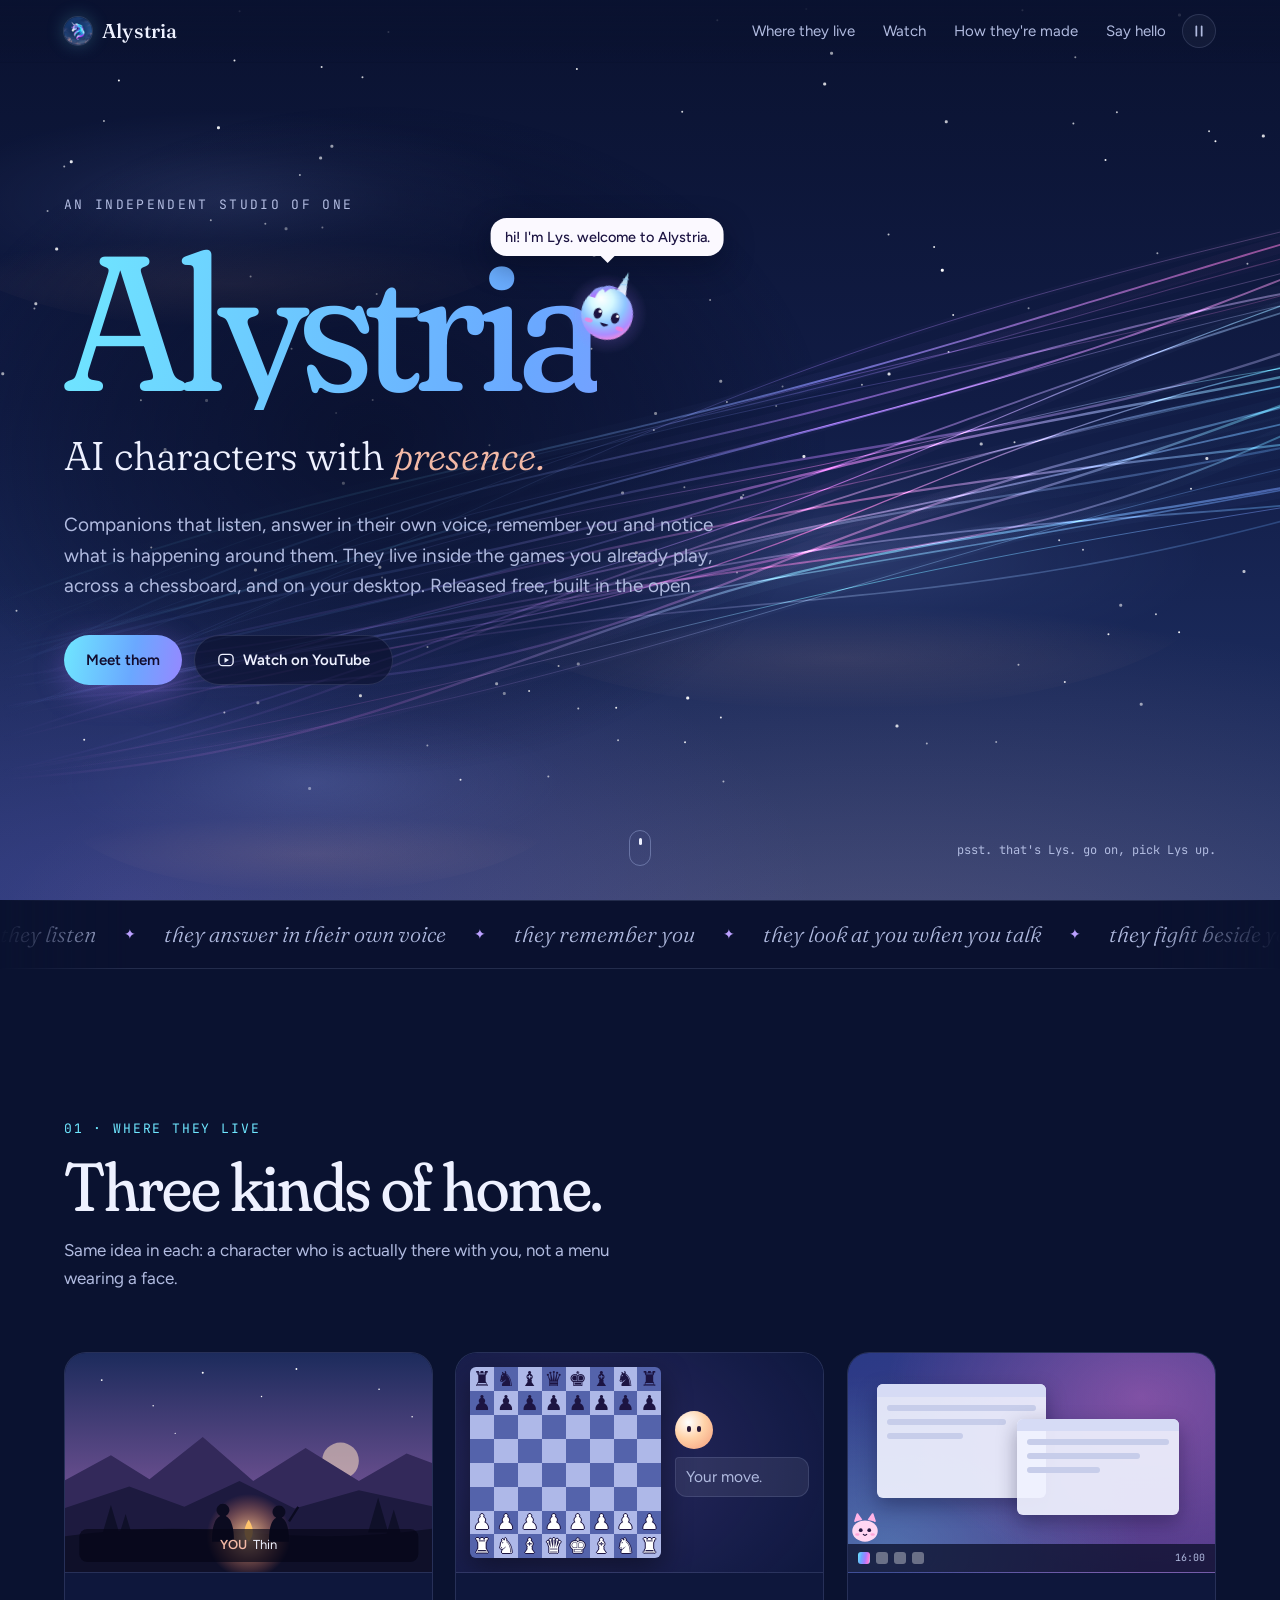
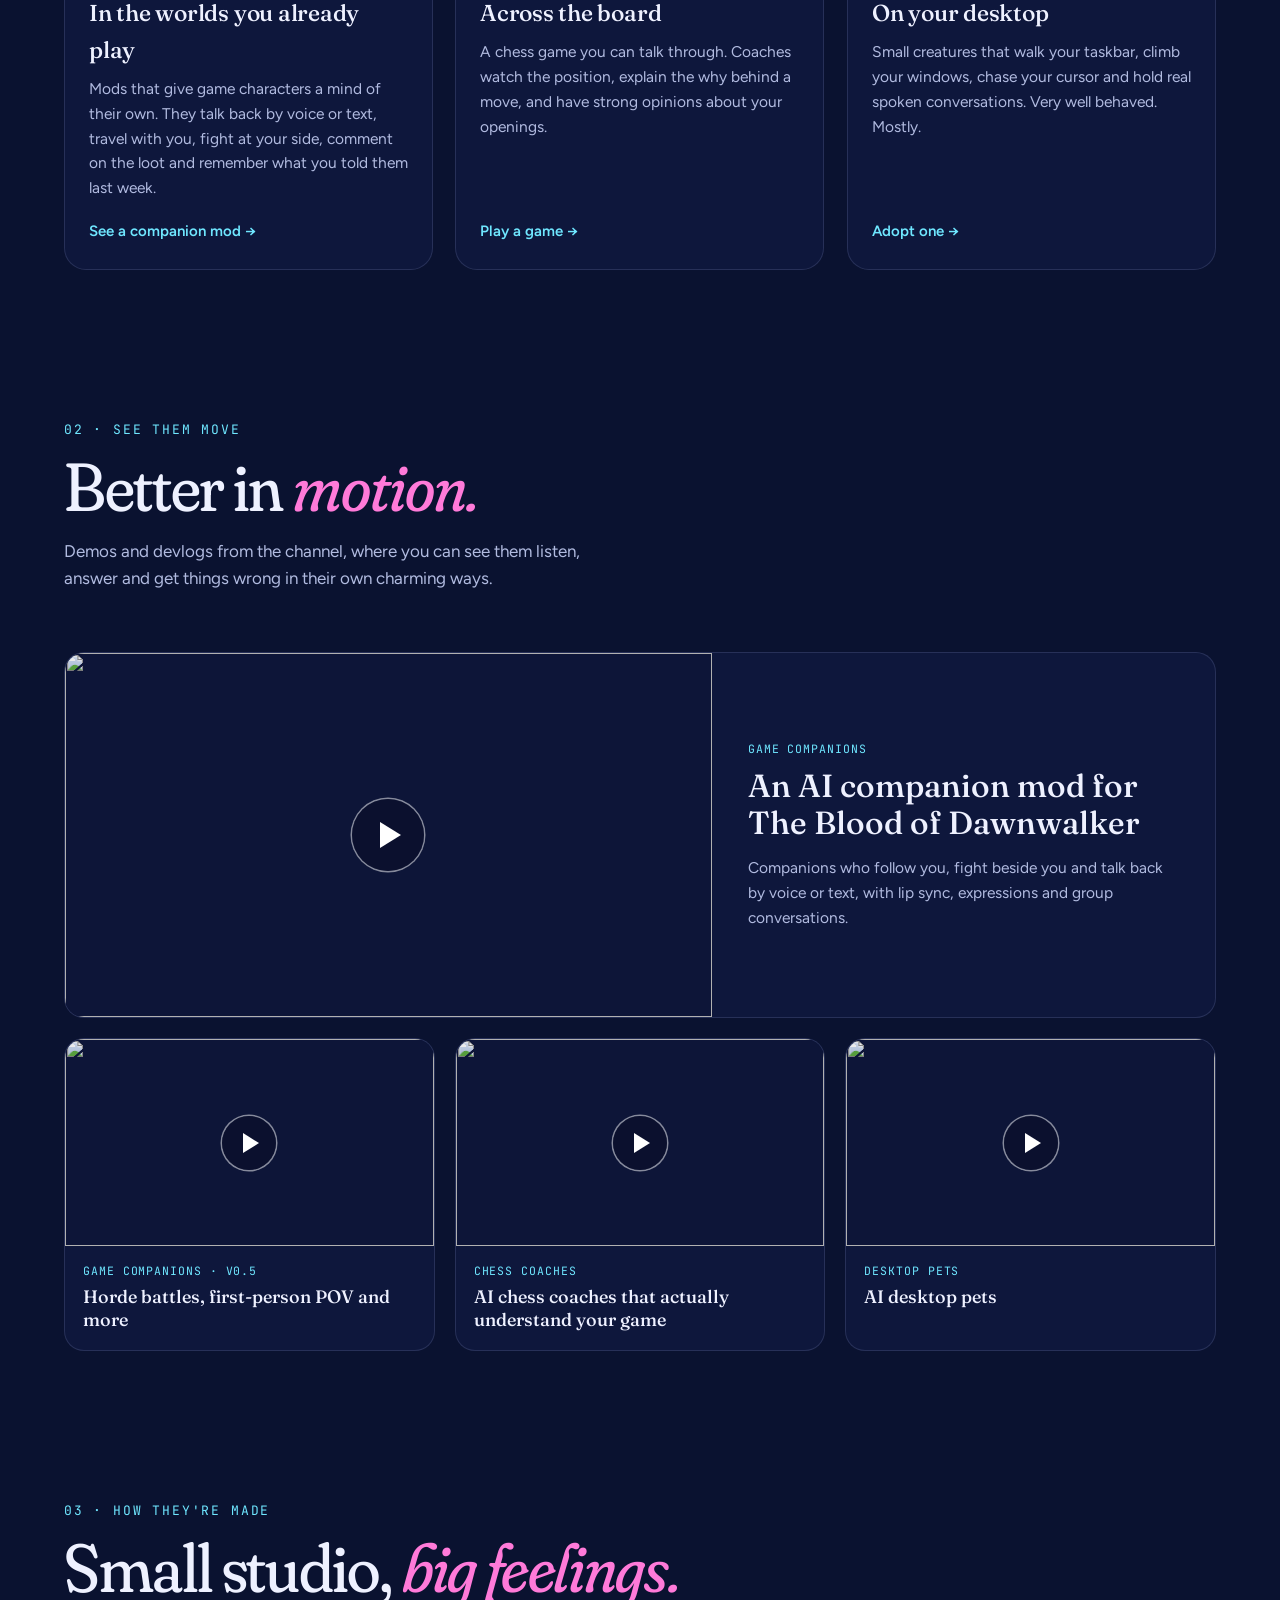
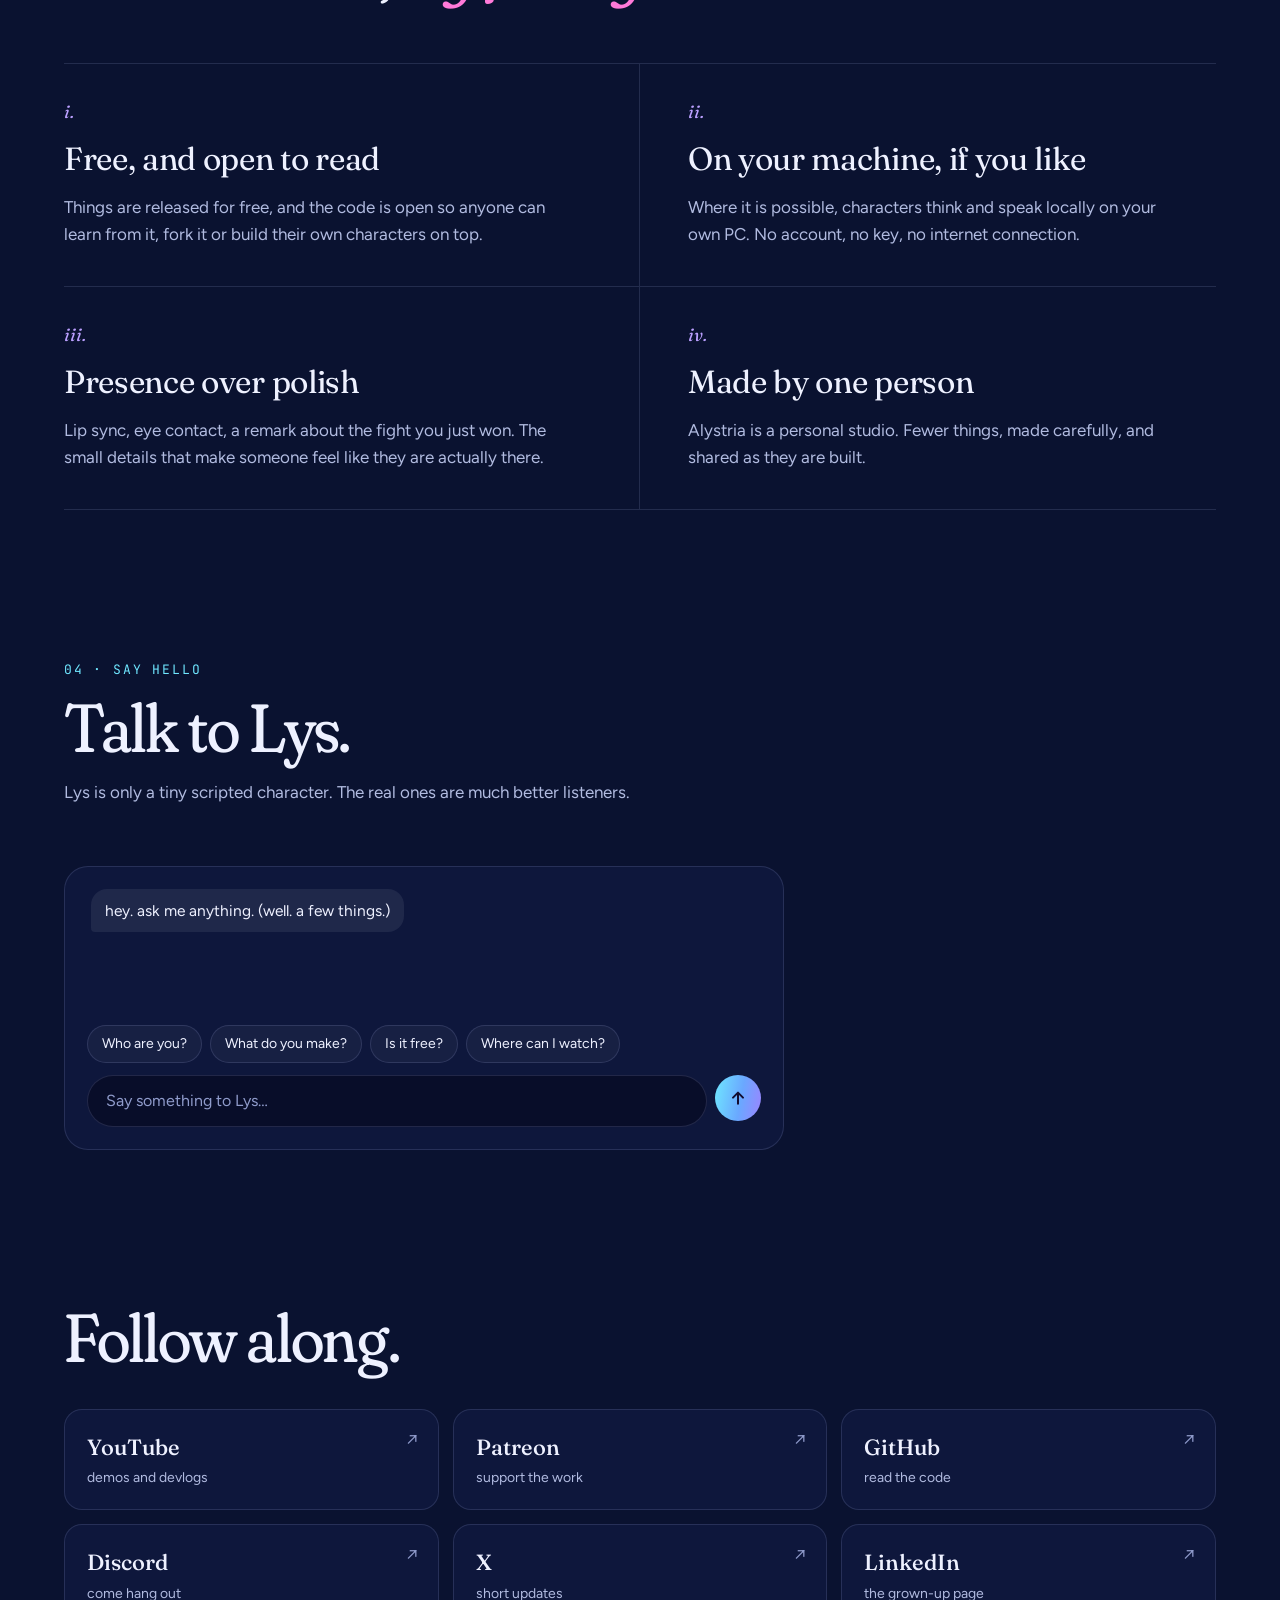
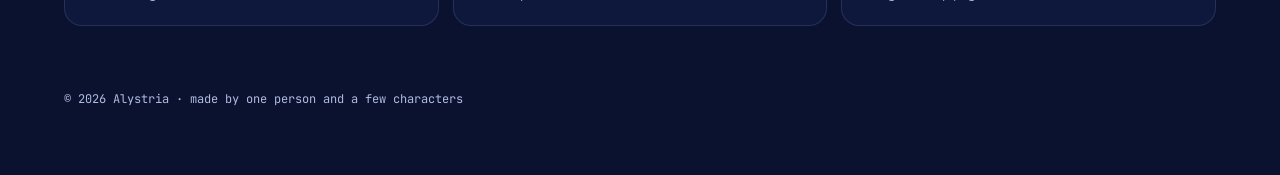
==== commit fb802a01: "Use a colon in the page title" ====
--- a/index.html
+++ b/index.html
@@ -3,7 +3,7 @@
 <head>
   <meta charset="utf-8" />
   <meta name="viewport" content="width=device-width, initial-scale=1" />
-  <title>Alystria — AI characters with presence</title>
+  <title>Alystria: AI characters with presence</title>
   <meta name="description" content="Alystria is a one-person studio making AI characters that listen, answer in their own voice and remember you: companions for games, chess coaches you can talk to, and pets that live on your desktop. Free and open." />
   <link rel="canonical" href="https://alystria-ai.github.io/" />
   <meta name="theme-color" content="#0a1230" />
@@ -12,7 +12,7 @@
   <meta property="og:type" content="website" />
   <meta property="og:site_name" content="Alystria" />
   <meta property="og:url" content="https://alystria-ai.github.io/" />
-  <meta property="og:title" content="Alystria — AI characters with presence" />
+  <meta property="og:title" content="Alystria: AI characters with presence" />
   <meta property="og:description" content="Companions for the games you play, chess coaches you can talk to, and little creatures that live on your desktop. Released free, built in the open." />
   <meta property="og:image" content="https://alystria-ai.github.io/assets/og-card.jpg" />
   <meta property="og:image:width" content="1200" />
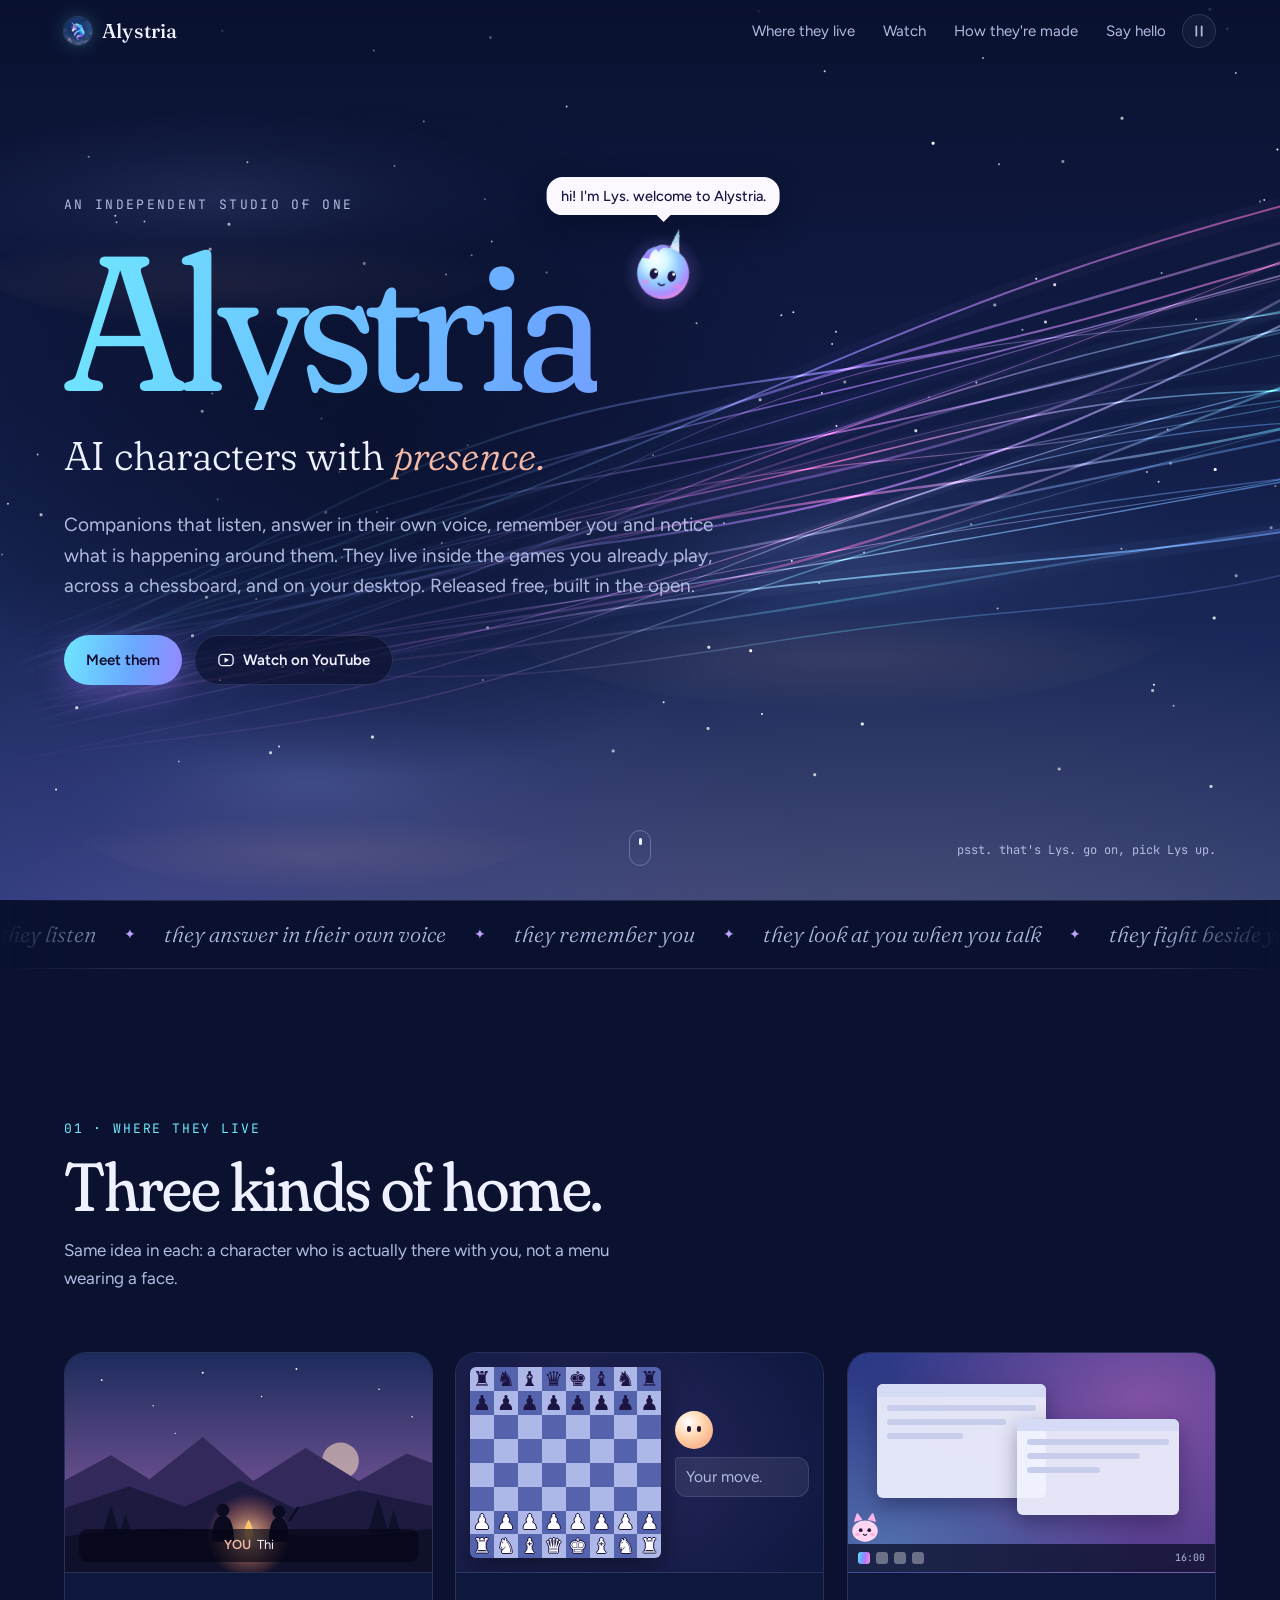
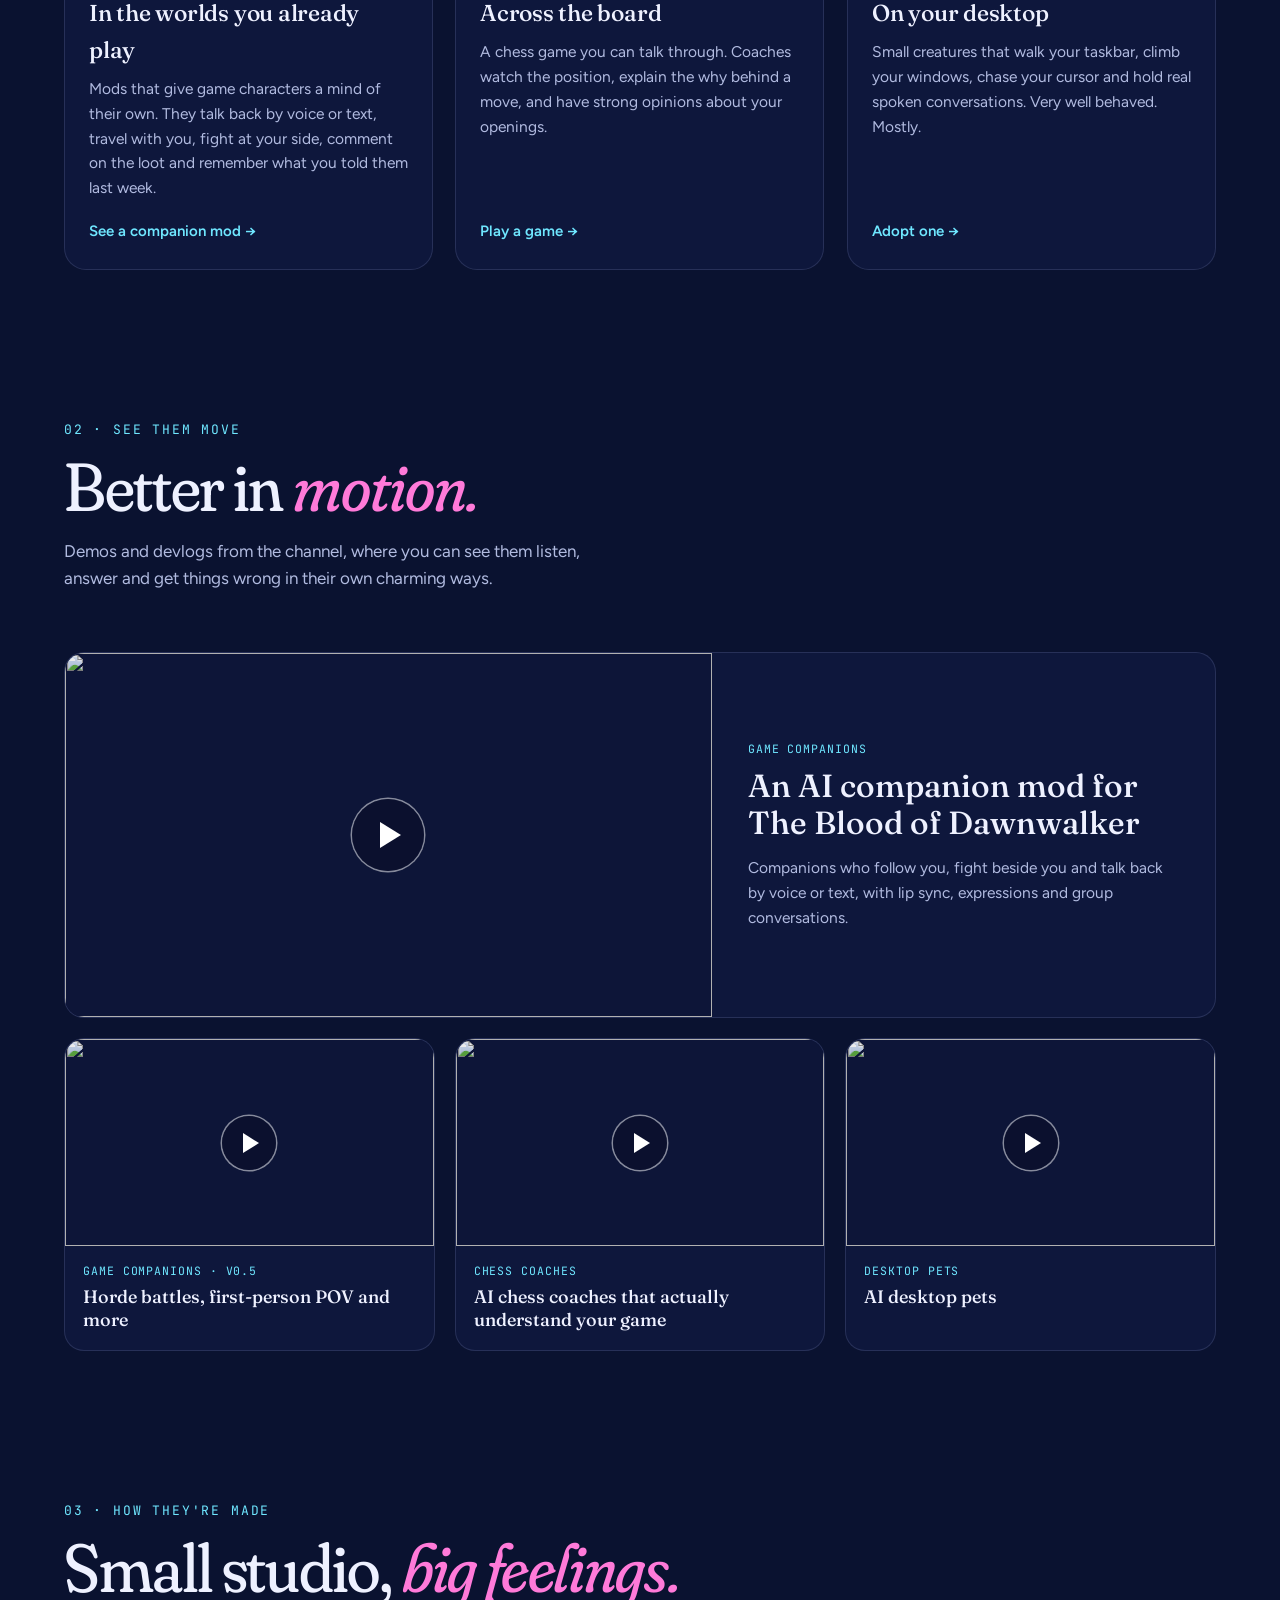
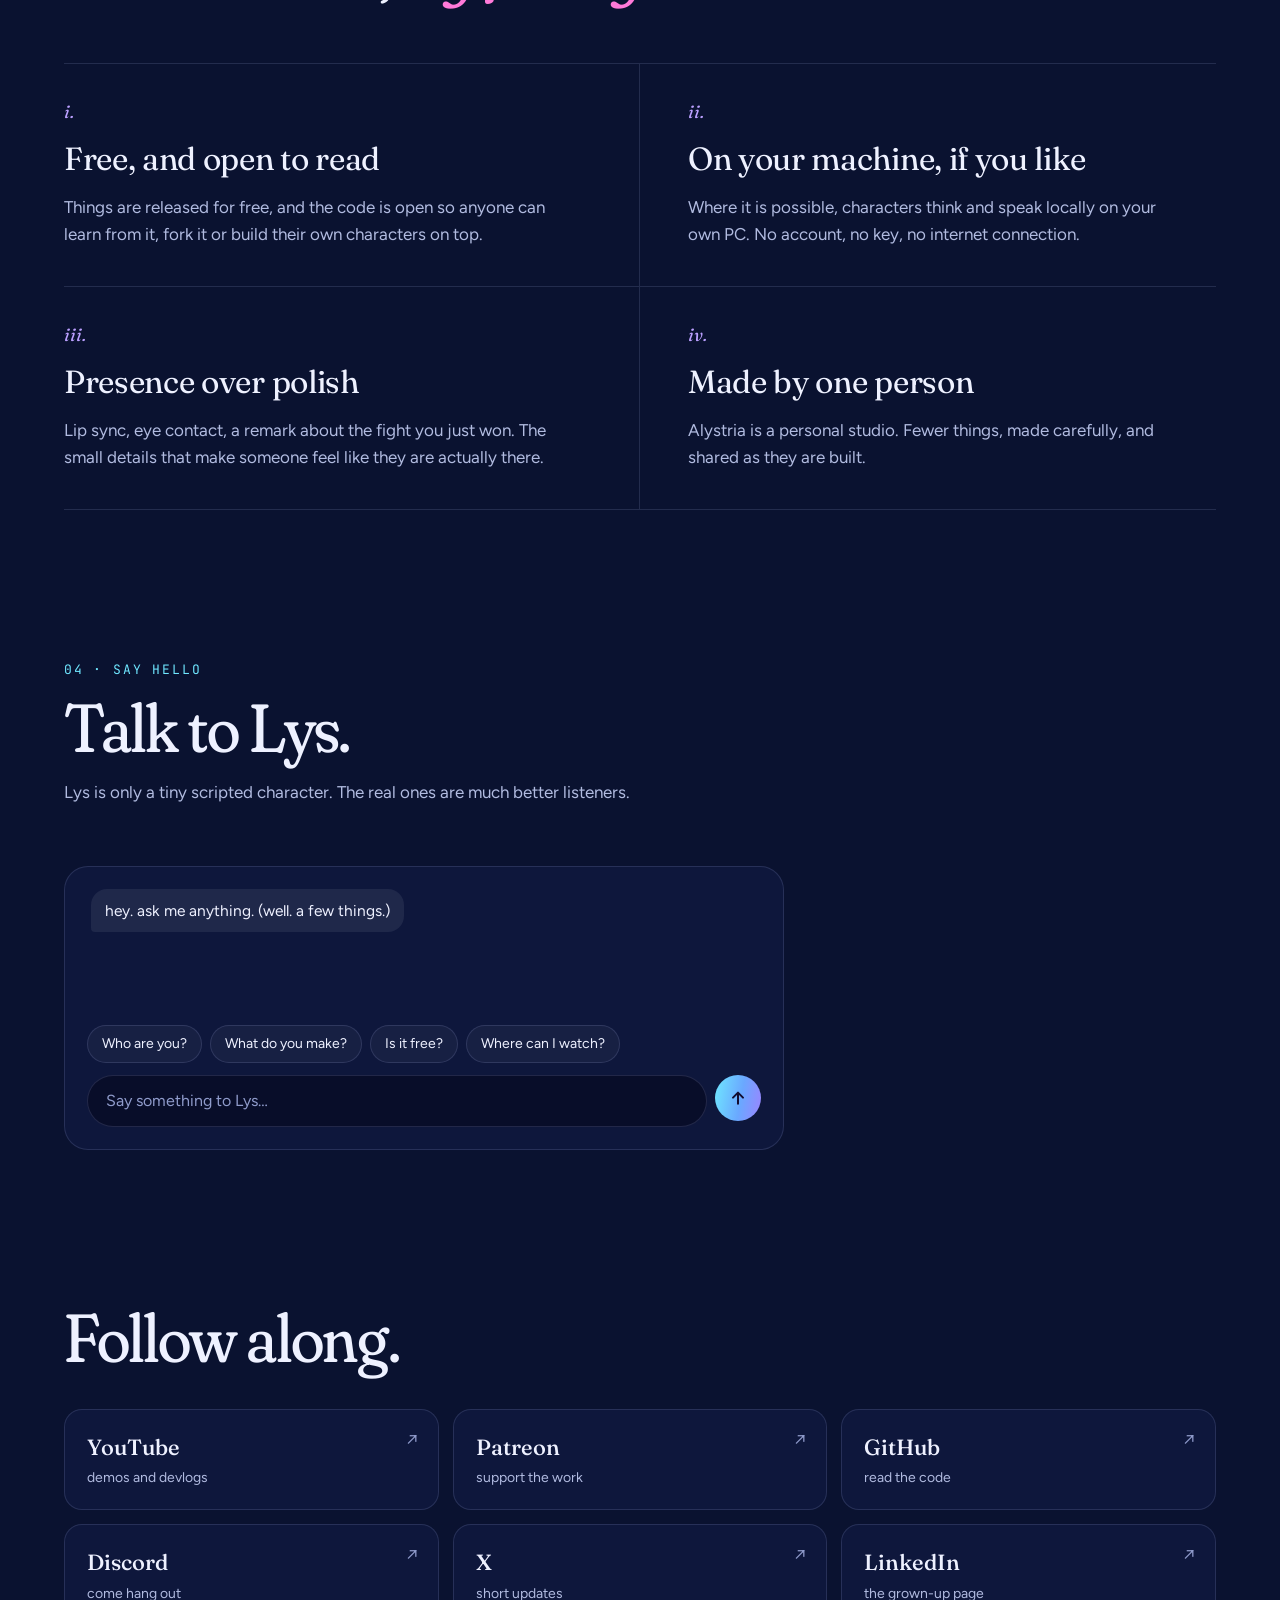
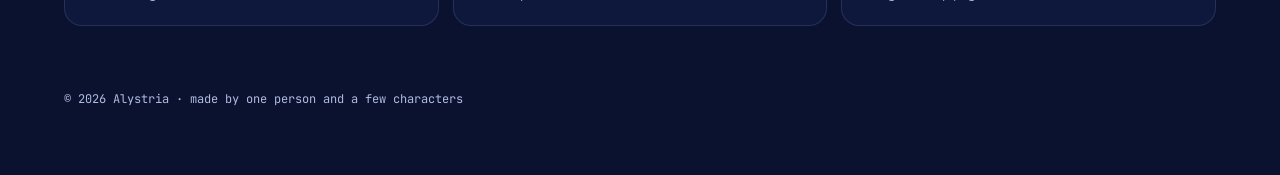
==== commit 4445f4f4: "New Discord invite link" ====
--- a/index.html
+++ b/index.html
@@ -311,7 +311,7 @@
       <a class="reveal" style="--i: 2" href="https://github.com/alystria-ai" target="_blank" rel="noopener" data-hover-say="my source code is in here somewhere.">
         <b>GitHub</b><span>read the code</span>
       </a>
-      <a class="reveal" style="--i: 3" href="https://discord.gg/3p2FzjZQZ" target="_blank" rel="noopener" data-hover-say="bring snacks.">
+      <a class="reveal" style="--i: 3" href="https://discord.gg/p4pxQhAvJ" target="_blank" rel="noopener" data-hover-say="bring snacks.">
         <b>Discord</b><span>come hang out</span>
       </a>
       <a class="reveal" style="--i: 4" href="https://x.com/AlystriaAi" target="_blank" rel="noopener">
